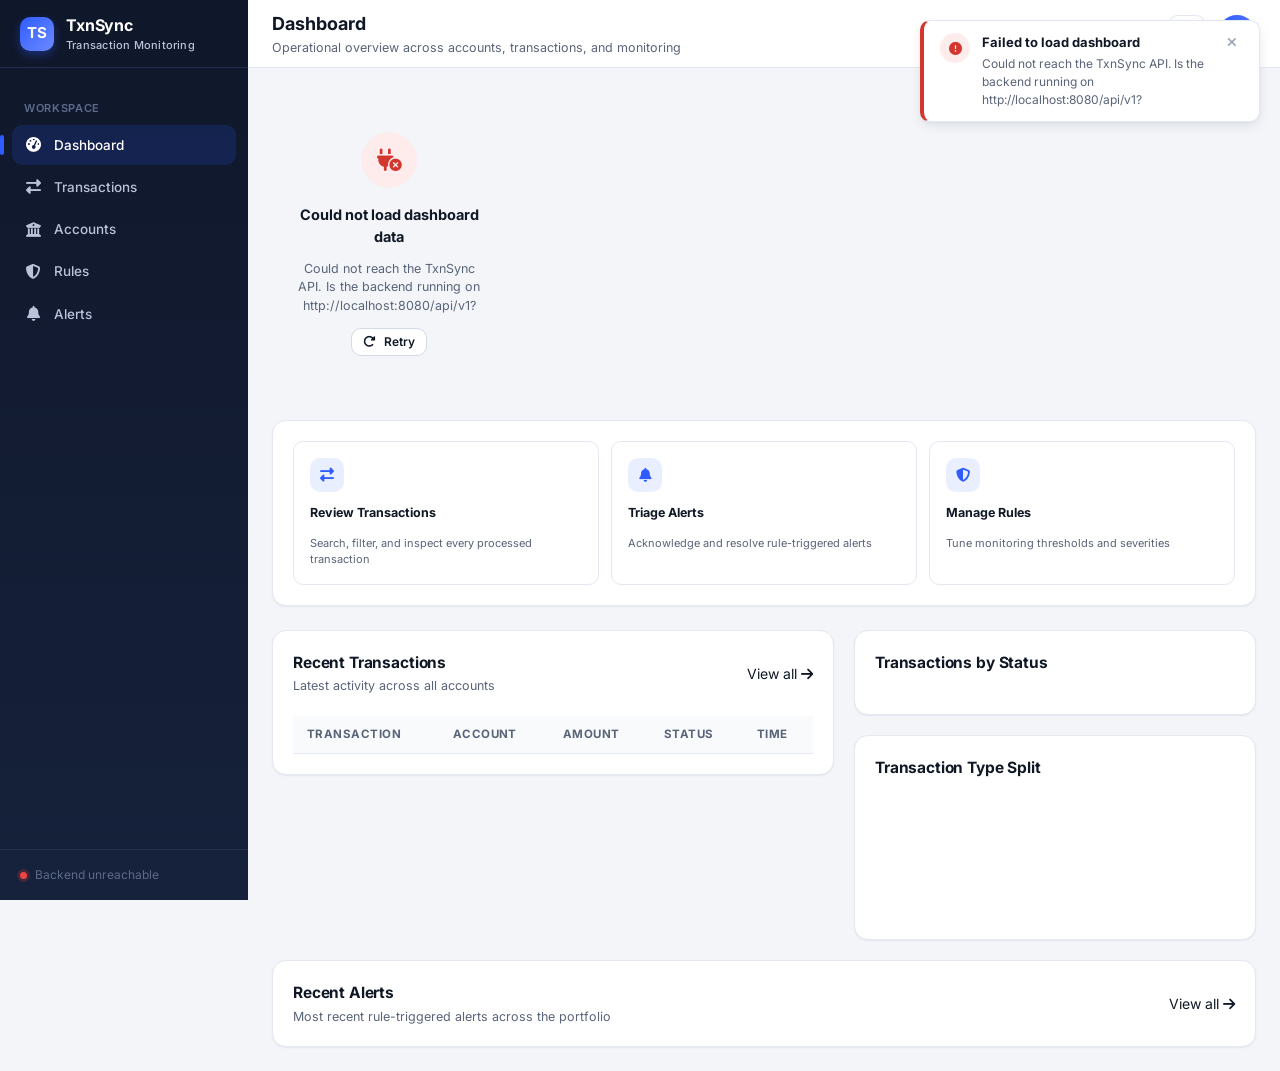
==== frontend/dashboard.html @ 26df1184 "Add transaction view and API integration" ====
<!DOCTYPE html>
<html lang="en">
<head>
  <meta charset="UTF-8" />
  <meta name="viewport" content="width=device-width, initial-scale=1.0" />
  <title>Dashboard · TxnSync</title>
  <link rel="icon" href="assets/favicon.svg" type="image/svg+xml" />
  <link rel="preconnect" href="https://fonts.googleapis.com" />
  <link href="https://fonts.googleapis.com/css2?family=Inter:wght@400;500;600;700;800&family=JetBrains+Mono:wght@400;500&display=swap" rel="stylesheet" />
  <link rel="stylesheet" href="https://cdnjs.cloudflare.com/ajax/libs/font-awesome/6.5.2/css/all.min.css" />
  <link rel="stylesheet" href="css/style.css" />
  <link rel="stylesheet" href="css/components.css" />
  <link rel="stylesheet" href="css/dashboard.css" />
</head>
<body data-page="dashboard" data-title="Dashboard" data-subtitle="Operational overview across accounts, transactions, and monitoring" data-root="./">

  <section class="stat-grid" id="statGrid">
    <!-- stat cards injected by dashboard.js -->
  </section>

  <section class="card" style="margin-bottom: var(--space-6);">
    <div class="card-body">
      <div class="quick-actions">
        <a class="quick-action-btn" href="pages/transactions.html">
          <i class="fa-solid fa-right-left"></i>
          <span>Review Transactions</span>
          <small>Search, filter, and inspect every processed transaction</small>
        </a>
        <a class="quick-action-btn" href="pages/alerts.html">
          <i class="fa-solid fa-bell"></i>
          <span>Triage Alerts</span>
          <small>Acknowledge and resolve rule-triggered alerts</small>
        </a>
        <a class="quick-action-btn" href="pages/rules.html">
          <i class="fa-solid fa-shield-halved"></i>
          <span>Manage Rules</span>
          <small>Tune monitoring thresholds and severities</small>
        </a>
      </div>
    </div>
  </section>

  <section class="dashboard-grid">
    <div class="card">
      <div class="card-header">
        <div class="card-header-titles">
          <h2>Recent Transactions</h2>
          <p>Latest activity across all accounts</p>
        </div>
        <a class="link-action" href="pages/transactions.html">View all <i class="fa-solid fa-arrow-right"></i></a>
      </div>
      <div class="card-body">
        <div class="table-scroll">
          <table class="data-table" style="min-width: 520px;">
            <thead>
              <tr>
                <th>Transaction</th>
                <th>Account</th>
                <th>Amount</th>
                <th>Status</th>
                <th>Time</th>
              </tr>
            </thead>
            <tbody id="recentTxnBody"></tbody>
          </table>
        </div>
      </div>
    </div>

    <div style="display:flex; flex-direction:column; gap: var(--space-5);">
      <div class="card">
        <div class="card-header">
          <div class="card-header-titles">
            <h2>Transactions by Status</h2>
          </div>
        </div>
        <div class="card-body" id="statusBreakdown"></div>
      </div>

      <div class="card">
        <div class="card-header">
          <div class="card-header-titles">
            <h2>Transaction Type Split</h2>
          </div>
        </div>
        <div class="card-body">
          <div class="donut-widget">
            <svg id="typeDonut" width="120" height="120" viewBox="0 0 120 120"></svg>
            <div class="donut-legend" id="typeLegend"></div>
          </div>
        </div>
      </div>
    </div>
  </section>

  <section class="card">
    <div class="card-header">
      <div class="card-header-titles">
        <h2>Recent Alerts</h2>
        <p>Most recent rule-triggered alerts across the portfolio</p>
      </div>
      <a class="link-action" href="pages/alerts.html">View all <i class="fa-solid fa-arrow-right"></i></a>
    </div>
    <div class="card-body no-pad-top">
      <div class="feed-list" id="recentAlertsFeed"></div>
    </div>
  </section>

  <script src="js/api.js"></script>
  <script src="js/ui.js"></script>
  <script src="js/table.js"></script>
  <script src="js/layout.js"></script>
  <script src="js/dashboard.js"></script>
</body>
</html>
---- frontend/css/style.css ----
/* ==========================================================================
   TxnSync — Design tokens, reset, typography, app shell (sidebar/header)
   ========================================================================== */

:root {
  /* Palette */
  --color-bg: #f3f5f9;
  --color-surface: #ffffff;
  --color-surface-alt: #f8fafc;

  --color-sidebar: #0f172a;
  --color-sidebar-alt: #16213b;
  --color-sidebar-text: #b9c3d9;
  --color-sidebar-text-active: #ffffff;
  --color-sidebar-border: #232f4d;

  --color-border: #e4e8f0;
  --color-border-strong: #d3d9e6;

  --color-text-primary: #101826;
  --color-text-secondary: #5a6478;
  --color-text-muted: #98a1b3;

  --color-primary: #2f5bff;
  --color-primary-hover: #2447d6;
  --color-primary-light: #eaefff;
  --color-primary-dark: #1c37a6;

  --color-success: #12875a;
  --color-success-light: #e7f7ef;
  --color-danger: #d3352f;
  --color-danger-light: #fdeceb;
  --color-warning: #b6720b;
  --color-warning-light: #fdf3e0;
  --color-info: #1179a8;
  --color-info-light: #e6f5fb;
  --color-neutral: #5a6478;
  --color-neutral-light: #eef0f4;

  /* Elevation */
  --shadow-xs: 0 1px 2px rgba(16, 24, 38, 0.06);
  --shadow-sm: 0 1px 3px rgba(16, 24, 38, 0.08), 0 1px 2px rgba(16, 24, 38, 0.04);
  --shadow-md: 0 4px 12px rgba(16, 24, 38, 0.08), 0 2px 4px rgba(16, 24, 38, 0.04);
  --shadow-lg: 0 12px 32px rgba(16, 24, 38, 0.14), 0 4px 10px rgba(16, 24, 38, 0.06);

  /* Radius */
  --radius-sm: 6px;
  --radius-md: 10px;
  --radius-lg: 14px;
  --radius-full: 999px;

  /* Spacing */
  --space-1: 4px;
  --space-2: 8px;
  --space-3: 12px;
  --space-4: 16px;
  --space-5: 20px;
  --space-6: 24px;
  --space-8: 32px;
  --space-10: 40px;

  /* Layout */
  --sidebar-width: 248px;
  --sidebar-width-collapsed: 76px;
  --header-height: 68px;

  /* Type */
  --font-sans: 'Inter', -apple-system, BlinkMacSystemFont, 'Segoe UI', Roboto, sans-serif;
  --font-mono: 'JetBrains Mono', 'SFMono-Regular', Consolas, monospace;

  --transition-fast: 140ms cubic-bezier(0.4, 0, 0.2, 1);
  --transition-base: 220ms cubic-bezier(0.4, 0, 0.2, 1);
}

/* ---------- Reset ---------- */
*, *::before, *::after { box-sizing: border-box; }
html, body { height: 100%; }
body {
  margin: 0;
  font-family: var(--font-sans);
  font-size: 14px;
  line-height: 1.5;
  color: var(--color-text-primary);
  background: var(--color-bg);
  -webkit-font-smoothing: antialiased;
  text-rendering: optimizeLegibility;
}
h1, h2, h3, h4, h5, h6 { margin: 0; font-weight: 600; letter-spacing: -0.01em; }
p { margin: 0; }
a { color: inherit; text-decoration: none; }
ul, ol { margin: 0; padding: 0; list-style: none; }
button { font-family: inherit; cursor: pointer; }
input, select, textarea { font-family: inherit; font-size: inherit; color: inherit; }
img, svg { display: block; max-width: 100%; }
::selection { background: var(--color-primary-light); color: var(--color-primary-dark); }

/* Scrollbars */
::-webkit-scrollbar { width: 9px; height: 9px; }
::-webkit-scrollbar-track { background: transparent; }
::-webkit-scrollbar-thumb { background: #cbd3e1; border-radius: var(--radius-full); }
::-webkit-scrollbar-thumb:hover { background: #b2bcce; }

/* ---------- App shell ---------- */
.app-shell {
  display: flex;
  min-height: 100vh;
}

/* Sidebar */
.sidebar {
  width: var(--sidebar-width);
  flex-shrink: 0;
  background: linear-gradient(180deg, var(--color-sidebar) 0%, var(--color-sidebar-alt) 100%);
  color: var(--color-sidebar-text);
  display: flex;
  flex-direction: column;
  position: fixed;
  top: 0; left: 0; bottom: 0;
  z-index: 40;
  transition: transform var(--transition-base), width var(--transition-base);
}

.sidebar-brand {
  display: flex;
  align-items: center;
  gap: var(--space-3);
  padding: var(--space-5) var(--space-5);
  height: var(--header-height);
  border-bottom: 1px solid var(--color-sidebar-border);
}
.sidebar-brand-mark {
  width: 34px; height: 34px;
  border-radius: var(--radius-md);
  background: linear-gradient(135deg, var(--color-primary), #6c8bff);
  display: flex; align-items: center; justify-content: center;
  color: #fff; font-weight: 700; font-size: 15px;
  flex-shrink: 0;
  box-shadow: 0 4px 10px rgba(47, 91, 255, 0.35);
}
.sidebar-brand-text { font-size: 16px; font-weight: 700; color: #fff; letter-spacing: -0.01em; white-space: nowrap; }
.sidebar-brand-text small { display: block; font-size: 11px; font-weight: 500; color: var(--color-sidebar-text); letter-spacing: 0.02em; }

.sidebar-nav { flex: 1; padding: var(--space-4) var(--space-3); overflow-y: auto; }
.sidebar-section-label {
  font-size: 11px; text-transform: uppercase; letter-spacing: 0.06em;
  color: #5c6a8c; padding: var(--space-4) var(--space-3) var(--space-2);
  font-weight: 600;
}
.sidebar-link {
  display: flex; align-items: center; gap: var(--space-3);
  padding: 10px var(--space-3);
  border-radius: var(--radius-md);
  color: var(--color-sidebar-text);
  font-size: 13.5px; font-weight: 500;
  margin-bottom: 2px;
  transition: background var(--transition-fast), color var(--transition-fast);
  position: relative;
  white-space: nowrap;
}
.sidebar-link i { width: 18px; text-align: center; font-size: 15px; flex-shrink: 0; }
.sidebar-link:hover { background: rgba(255,255,255,0.06); color: #fff; }
.sidebar-link.active {
  background: rgba(47, 91, 255, 0.16);
  color: #fff;
}
.sidebar-link.active::before {
  content: '';
  position: absolute; left: -12px; top: 50%; transform: translateY(-50%);
  width: 4px; height: 20px; border-radius: var(--radius-full);
  background: var(--color-primary);
}
.sidebar-link .badge-count {
  margin-left: auto;
  background: rgba(255,255,255,0.1);
  color: #fff;
  font-size: 11px; font-weight: 600;
  padding: 1px 7px;
  border-radius: var(--radius-full);
}
.sidebar-link.active .badge-count { background: var(--color-primary); }

.sidebar-footer {
  padding: var(--space-4) var(--space-5);
  border-top: 1px solid var(--color-sidebar-border);
  font-size: 12px;
  color: #5c6a8c;
}
.sidebar-status { display: flex; align-items: center; gap: var(--space-2); }
.sidebar-status-dot { width: 7px; height: 7px; border-radius: 50%; background: var(--color-text-muted); flex-shrink: 0; }
.sidebar-status-dot.online { background: #22c55e; box-shadow: 0 0 0 3px rgba(34,197,94,0.2); }
.sidebar-status-dot.offline { background: #ef4444; box-shadow: 0 0 0 3px rgba(239,68,68,0.2); }

/* Main column */
.main-column {
  margin-left: var(--sidebar-width);
  flex: 1;
  min-width: 0;
  display: flex;
  flex-direction: column;
  min-height: 100vh;
}

/* Header */
.app-header {
  height: var(--header-height);
  background: var(--color-surface);
  border-bottom: 1px solid var(--color-border);
  display: flex;
  align-items: center;
  justify-content: space-between;
  padding: 0 var(--space-6);
  position: sticky;
  top: 0;
  z-index: 30;
  gap: var(--space-4);
}
.header-left { display: flex; align-items: center; gap: var(--space-4); min-width: 0; }
.sidebar-toggle {
  display: none;
  background: var(--color-surface-alt);
  border: 1px solid var(--color-border);
  border-radius: var(--radius-sm);
  width: 36px; height: 36px;
  align-items: center; justify-content: center;
  color: var(--color-text-secondary);
  flex-shrink: 0;
}
.header-titles { min-width: 0; }
.header-title { font-size: 18px; font-weight: 700; color: var(--color-text-primary); }
.header-subtitle { font-size: 12.5px; color: var(--color-text-secondary); margin-top: 2px; }

.header-right { display: flex; align-items: center; gap: var(--space-3); }

.header-clock {
  font-size: 12.5px;
  color: var(--color-text-secondary);
  text-align: right;
  line-height: 1.35;
  display: none;
}
.header-clock strong { display: block; color: var(--color-text-primary); font-size: 13px; font-weight: 600; }

.header-icon-btn {
  width: 38px; height: 38px;
  border-radius: var(--radius-md);
  border: 1px solid var(--color-border);
  background: var(--color-surface);
  color: var(--color-text-secondary);
  display: flex; align-items: center; justify-content: center;
  position: relative;
  transition: all var(--transition-fast);
}
.header-icon-btn:hover { background: var(--color-surface-alt); color: var(--color-text-primary); border-color: var(--color-border-strong); }
.header-icon-btn .ping {
  position: absolute; top: 6px; right: 7px;
  width: 8px; height: 8px; border-radius: 50%;
  background: var(--color-danger);
  border: 2px solid var(--color-surface);
}

.header-avatar {
  width: 38px; height: 38px; border-radius: 50%;
  background: linear-gradient(135deg, var(--color-primary), #6c8bff);
  color: #fff; font-weight: 700; font-size: 13px;
  display: flex; align-items: center; justify-content: center;
  flex-shrink: 0;
}

/* Page content */
.page-content {
  flex: 1;
  padding: var(--space-6);
  max-width: 1440px;
  width: 100%;
  margin: 0 auto;
}

/* Mobile overlay for sidebar */
.sidebar-overlay {
  display: none;
  position: fixed; inset: 0;
  background: rgba(15, 23, 42, 0.5);
  z-index: 35;
}
.sidebar-overlay.visible { display: block; }

/* ---------- Responsive ---------- */
@media (max-width: 1080px) {
  .header-clock { display: none !important; }
}

@media (max-width: 960px) {
  .sidebar { transform: translateX(-100%); box-shadow: var(--shadow-lg); }
  .sidebar.open { transform: translateX(0); }
  .main-column { margin-left: 0; }
  .sidebar-toggle { display: flex; }
  .page-content { padding: var(--space-4); }
  .app-header { padding: 0 var(--space-4); }
}

@media (max-width: 560px) {
  .header-title { font-size: 16px; }
  .header-subtitle { display: none; }
}
---- frontend/css/components.css ----
/* ==========================================================================
   TxnSync — Reusable UI components: buttons, forms, tables, badges,
   modals, toasts, pagination, cards, states
   ========================================================================== */

/* ---------- Cards / surfaces ---------- */
.card {
  background: var(--color-surface);
  border: 1px solid var(--color-border);
  border-radius: var(--radius-lg);
  box-shadow: var(--shadow-xs);
}
.card-header {
  display: flex; align-items: center; justify-content: space-between;
  gap: var(--space-3);
  padding: var(--space-5) var(--space-5) 0;
}
.card-header-titles h2 { font-size: 15.5px; font-weight: 700; }
.card-header-titles p { font-size: 12.5px; color: var(--color-text-secondary); margin-top: 3px; }
.card-body { padding: var(--space-5); }
.card-body.no-pad-top { padding-top: 0; }

.section-heading { display: flex; align-items: baseline; justify-content: space-between; margin-bottom: var(--space-4); flex-wrap: wrap; gap: var(--space-2); }
.section-heading h2 { font-size: 16px; font-weight: 700; }
.section-heading .link-action { font-size: 12.5px; font-weight: 600; color: var(--color-primary); display: inline-flex; align-items: center; gap: 6px; }
.section-heading .link-action:hover { color: var(--color-primary-hover); }

/* ---------- Buttons ---------- */
.btn {
  display: inline-flex; align-items: center; justify-content: center; gap: 8px;
  padding: 9px 16px;
  font-size: 13px; font-weight: 600;
  border-radius: var(--radius-md);
  border: 1px solid transparent;
  transition: all var(--transition-fast);
  white-space: nowrap;
  line-height: 1.2;
}
.btn i { font-size: 12.5px; }
.btn:active { transform: translateY(1px); }
.btn:disabled { opacity: 0.55; cursor: not-allowed; transform: none; }

.btn-primary { background: var(--color-primary); color: #fff; box-shadow: 0 1px 2px rgba(47,91,255,0.25); }
.btn-primary:hover:not(:disabled) { background: var(--color-primary-hover); }

.btn-secondary { background: var(--color-surface); color: var(--color-text-primary); border-color: var(--color-border-strong); }
.btn-secondary:hover:not(:disabled) { background: var(--color-surface-alt); border-color: #c3cbdb; }

.btn-ghost { background: transparent; color: var(--color-text-secondary); }
.btn-ghost:hover:not(:disabled) { background: var(--color-surface-alt); color: var(--color-text-primary); }

.btn-danger { background: var(--color-danger-light); color: var(--color-danger); }
.btn-danger:hover:not(:disabled) { background: #fbdad8; }

.btn-success { background: var(--color-success-light); color: var(--color-success); }
.btn-success:hover:not(:disabled) { background: #d7f2e4; }

.btn-sm { padding: 6px 11px; font-size: 12px; }
.btn-icon { width: 34px; height: 34px; padding: 0; flex-shrink: 0; }
.btn-block { width: 100%; }

/* ---------- Forms ---------- */
.form-grid { display: grid; grid-template-columns: repeat(2, 1fr); gap: var(--space-4); }
.form-grid.single { grid-template-columns: 1fr; }
.form-field { display: flex; flex-direction: column; gap: 6px; }
.form-field.span-2 { grid-column: span 2; }
.form-label { font-size: 12.5px; font-weight: 600; color: var(--color-text-primary); }
.form-label .optional { font-weight: 400; color: var(--color-text-muted); }
.form-hint { font-size: 11.5px; color: var(--color-text-muted); }
.form-error { font-size: 11.5px; color: var(--color-danger); display: none; }
.form-field.invalid .form-error { display: block; }
.form-field.invalid .form-control { border-color: var(--color-danger); background: var(--color-danger-light); }

.form-control {
  width: 100%;
  padding: 9px 12px;
  border: 1px solid var(--color-border-strong);
  border-radius: var(--radius-sm);
  background: var(--color-surface);
  font-size: 13.5px;
  color: var(--color-text-primary);
  transition: border-color var(--transition-fast), box-shadow var(--transition-fast);
}
.form-control::placeholder { color: var(--color-text-muted); }
.form-control:focus { outline: none; border-color: var(--color-primary); box-shadow: 0 0 0 3px var(--color-primary-light); }
textarea.form-control { resize: vertical; min-height: 72px; }
select.form-control { appearance: none; background-image: url("data:image/svg+xml,%3Csvg xmlns='http://www.w3.org/2000/svg' viewBox='0 0 20 20' fill='%2398a1b3'%3E%3Cpath fill-rule='evenodd' d='M5.23 7.21a.75.75 0 011.06.02L10 11.293l3.71-4.06a.75.75 0 111.08 1.04l-4.25 4.65a.75.75 0 01-1.08 0l-4.25-4.65a.75.75 0 01.02-1.06z' clip-rule='evenodd'/%3E%3C/svg%3E"); background-repeat: no-repeat; background-position: right 10px center; background-size: 16px; padding-right: 32px; }

.input-affix { position: relative; }
.input-affix .affix { position: absolute; left: 12px; top: 50%; transform: translateY(-50%); color: var(--color-text-muted); font-size: 13px; pointer-events: none; }
.input-affix .form-control { padding-left: 30px; }

.form-actions { display: flex; justify-content: flex-end; gap: var(--space-3); margin-top: var(--space-5); padding-top: var(--space-4); border-top: 1px solid var(--color-border); }

.switch { position: relative; display: inline-flex; align-items: center; gap: 10px; cursor: pointer; }
.switch input { position: absolute; opacity: 0; width: 0; height: 0; }
.switch-track { width: 38px; height: 22px; border-radius: var(--radius-full); background: var(--color-neutral-light); border: 1px solid var(--color-border-strong); transition: background var(--transition-fast); position: relative; flex-shrink: 0; }
.switch-track::after { content: ''; position: absolute; top: 2px; left: 2px; width: 16px; height: 16px; border-radius: 50%; background: #fff; box-shadow: var(--shadow-xs); transition: transform var(--transition-fast); }
.switch input:checked + .switch-track { background: var(--color-primary); border-color: var(--color-primary); }
.switch input:checked + .switch-track::after { transform: translateX(16px); }

/* ---------- Search / filter bar ---------- */
.toolbar { display: flex; align-items: center; gap: var(--space-3); flex-wrap: wrap; margin-bottom: var(--space-4); }
.toolbar-search { position: relative; flex: 1; min-width: 200px; max-width: 340px; }
.toolbar-search i { position: absolute; left: 12px; top: 50%; transform: translateY(-50%); color: var(--color-text-muted); font-size: 13px; }
.toolbar-search input { padding-left: 34px; }
.toolbar-filters { display: flex; gap: var(--space-2); flex-wrap: wrap; }
.toolbar-filters select { min-width: 130px; }
.toolbar-spacer { flex: 1; }
.toolbar-meta { font-size: 12px; color: var(--color-text-secondary); white-space: nowrap; }

/* ---------- Table ---------- */
.table-scroll { overflow-x: auto; }
.data-table { width: 100%; border-collapse: collapse; font-size: 13px; min-width: 640px; }
.data-table thead th {
  text-align: left;
  font-size: 11.5px; font-weight: 700; text-transform: uppercase; letter-spacing: 0.04em;
  color: var(--color-text-secondary);
  padding: 10px 14px;
  border-bottom: 1px solid var(--color-border);
  background: var(--color-surface-alt);
  white-space: nowrap;
  position: sticky; top: 0;
}
.data-table thead th.sortable { cursor: pointer; user-select: none; }
.data-table thead th.sortable:hover { color: var(--color-text-primary); }
.data-table thead th .sort-icon { margin-left: 5px; font-size: 10px; opacity: 0.35; }
.data-table thead th.sort-active .sort-icon { opacity: 1; color: var(--color-primary); }
.data-table tbody td { padding: 12px 14px; border-bottom: 1px solid var(--color-border); vertical-align: middle; color: var(--color-text-primary); }
.data-table tbody tr { transition: background var(--transition-fast); }
.data-table tbody tr.clickable { cursor: pointer; }
.data-table tbody tr.clickable:hover { background: var(--color-surface-alt); }
.data-table tbody tr:last-child td { border-bottom: none; }
.cell-primary { font-weight: 600; color: var(--color-text-primary); }
.cell-secondary { color: var(--color-text-secondary); font-size: 12.5px; }
.cell-mono { font-family: var(--font-mono); font-size: 12px; color: var(--color-text-secondary); }
.cell-actions { display: flex; gap: 6px; justify-content: flex-end; }

/* ---------- Badges ---------- */
.badge {
  display: inline-flex; align-items: center; gap: 5px;
  padding: 3px 9px;
  border-radius: var(--radius-full);
  font-size: 11px; font-weight: 700; text-transform: uppercase; letter-spacing: 0.03em;
  white-space: nowrap;
}
.badge::before { content: ''; width: 6px; height: 6px; border-radius: 50%; background: currentColor; flex-shrink: 0; }
.badge-success { background: var(--color-success-light); color: var(--color-success); }
.badge-danger { background: var(--color-danger-light); color: var(--color-danger); }
.badge-warning { background: var(--color-warning-light); color: var(--color-warning); }
.badge-info { background: var(--color-info-light); color: var(--color-info); }
.badge-neutral { background: var(--color-neutral-light); color: var(--color-neutral); }
.badge-primary { background: var(--color-primary-light); color: var(--color-primary); }
.badge-plain { padding: 3px 9px; }
.badge-plain::before { display: none; }

/* ---------- Pagination ---------- */
.pagination { display: flex; align-items: center; justify-content: space-between; gap: var(--space-3); padding: var(--space-4) var(--space-5); border-top: 1px solid var(--color-border); flex-wrap: wrap; }
.pagination-info { font-size: 12.5px; color: var(--color-text-secondary); }
.pagination-controls { display: flex; align-items: center; gap: 4px; }
.page-btn {
  min-width: 32px; height: 32px; padding: 0 8px;
  border-radius: var(--radius-sm);
  border: 1px solid var(--color-border);
  background: var(--color-surface);
  color: var(--color-text-secondary);
  font-size: 12.5px; font-weight: 600;
  display: inline-flex; align-items: center; justify-content: center;
}
.page-btn:hover:not(:disabled) { background: var(--color-surface-alt); color: var(--color-text-primary); }
.page-btn.active { background: var(--color-primary); border-color: var(--color-primary); color: #fff; }
.page-btn:disabled { opacity: 0.4; cursor: not-allowed; }

/* ---------- Empty / loading / error states ---------- */
.state-block { display: flex; flex-direction: column; align-items: center; justify-content: center; text-align: center; padding: var(--space-10) var(--space-6); gap: var(--space-3); }
.state-icon { width: 56px; height: 56px; border-radius: 50%; display: flex; align-items: center; justify-content: center; font-size: 22px; margin-bottom: var(--space-1); }
.state-icon.neutral { background: var(--color-neutral-light); color: var(--color-text-muted); }
.state-icon.danger { background: var(--color-danger-light); color: var(--color-danger); }
.state-title { font-size: 14.5px; font-weight: 700; color: var(--color-text-primary); }
.state-desc { font-size: 12.5px; color: var(--color-text-secondary); max-width: 340px; }

.skeleton { position: relative; overflow: hidden; background: var(--color-neutral-light); border-radius: var(--radius-sm); }
.skeleton::after {
  content: ''; position: absolute; inset: 0;
  background: linear-gradient(90deg, transparent, rgba(255,255,255,0.7), transparent);
  animation: shimmer 1.4s infinite;
}
@keyframes shimmer { 0% { transform: translateX(-100%); } 100% { transform: translateX(100%); } }
.skeleton-row td { padding: 14px; }
.skeleton-line { height: 12px; border-radius: 4px; }

/* ---------- Modal ---------- */
.modal-overlay {
  position: fixed; inset: 0; z-index: 100;
  background: rgba(15, 23, 42, 0.5);
  display: flex; align-items: flex-start; justify-content: center;
  padding: var(--space-8) var(--space-4);
  overflow-y: auto;
  opacity: 0;
  pointer-events: none;
  transition: opacity var(--transition-base);
}
.modal-overlay.visible { opacity: 1; pointer-events: auto; }
.modal {
  background: var(--color-surface);
  border-radius: var(--radius-lg);
  box-shadow: var(--shadow-lg);
  width: 100%; max-width: 560px;
  transform: translateY(-14px) scale(0.98);
  opacity: 0;
  transition: transform var(--transition-base), opacity var(--transition-base);
}
.modal-overlay.visible .modal { transform: translateY(0) scale(1); opacity: 1; }
.modal.modal-lg { max-width: 720px; }
.modal-header { display: flex; align-items: flex-start; justify-content: space-between; padding: var(--space-5) var(--space-5) var(--space-4); border-bottom: 1px solid var(--color-border); gap: var(--space-3); }
.modal-header h3 { font-size: 16px; font-weight: 700; }
.modal-header p { font-size: 12.5px; color: var(--color-text-secondary); margin-top: 3px; }
.modal-close { width: 32px; height: 32px; border-radius: var(--radius-sm); border: none; background: var(--color-surface-alt); color: var(--color-text-secondary); display: flex; align-items: center; justify-content: center; flex-shrink: 0; }
.modal-close:hover { background: var(--color-neutral-light); color: var(--color-text-primary); }
.modal-body { padding: var(--space-5); max-height: 65vh; overflow-y: auto; }
.modal-footer { display: flex; justify-content: flex-end; gap: var(--space-3); padding: var(--space-4) var(--space-5); border-top: 1px solid var(--color-border); }

/* Detail view (key/value rows used inside modals) */
.detail-grid { display: grid; grid-template-columns: 1fr 1fr; gap: var(--space-4) var(--space-5); }
.detail-item label { display: block; font-size: 11px; font-weight: 700; text-transform: uppercase; letter-spacing: 0.04em; color: var(--color-text-muted); margin-bottom: 4px; }
.detail-item .value { font-size: 13.5px; font-weight: 600; color: var(--color-text-primary); }
.detail-item .value.mono { font-family: var(--font-mono); font-weight: 500; font-size: 12.5px; }
.detail-divider { grid-column: 1 / -1; height: 1px; background: var(--color-border); margin: var(--space-1) 0; }
.detail-note { grid-column: 1 / -1; background: var(--color-surface-alt); border: 1px solid var(--color-border); border-radius: var(--radius-md); padding: var(--space-3) var(--space-4); font-size: 12.5px; color: var(--color-text-secondary); }

/* ---------- Toasts ---------- */
.toast-stack {
  position: fixed; top: var(--space-5); right: var(--space-5); z-index: 200;
  display: flex; flex-direction: column; gap: var(--space-3);
  width: 340px; max-width: calc(100vw - 40px);
}
.toast {
  background: var(--color-surface);
  border: 1px solid var(--color-border);
  border-left: 4px solid var(--color-neutral);
  border-radius: var(--radius-md);
  box-shadow: var(--shadow-md);
  padding: var(--space-3) var(--space-4);
  display: flex; gap: var(--space-3); align-items: flex-start;
  animation: toast-in var(--transition-base);
}
.toast.leaving { animation: toast-out var(--transition-base) forwards; }
@keyframes toast-in { from { opacity: 0; transform: translateX(24px); } to { opacity: 1; transform: translateX(0); } }
@keyframes toast-out { from { opacity: 1; transform: translateX(0); } to { opacity: 0; transform: translateX(24px); } }
.toast-icon { width: 30px; height: 30px; border-radius: 50%; display: flex; align-items: center; justify-content: center; font-size: 13px; flex-shrink: 0; }
.toast.success .toast-icon { background: var(--color-success-light); color: var(--color-success); }
.toast.success { border-left-color: var(--color-success); }
.toast.error .toast-icon { background: var(--color-danger-light); color: var(--color-danger); }
.toast.error { border-left-color: var(--color-danger); }
.toast.info .toast-icon { background: var(--color-info-light); color: var(--color-info); }
.toast.info { border-left-color: var(--color-info); }
.toast-content { flex: 1; min-width: 0; }
.toast-title { font-size: 13px; font-weight: 700; color: var(--color-text-primary); }
.toast-desc { font-size: 12px; color: var(--color-text-secondary); margin-top: 2px; }
.toast-close { background: none; border: none; color: var(--color-text-muted); font-size: 13px; flex-shrink: 0; }
.toast-close:hover { color: var(--color-text-primary); }

/* ---------- Misc utilities ---------- */
.flex { display: flex; }
.items-center { align-items: center; }
.gap-2 { gap: var(--space-2); }
.gap-3 { gap: var(--space-3); }
.text-secondary { color: var(--color-text-secondary); }
.text-muted { color: var(--color-text-muted); }
.mono { font-family: var(--font-mono); }
.mt-4 { margin-top: var(--space-4); }

@media (max-width: 640px) {
  .form-grid { grid-template-columns: 1fr; }
  .form-field.span-2 { grid-column: span 1; }
  .detail-grid { grid-template-columns: 1fr; }
  .toolbar-search { max-width: none; }
}
---- frontend/css/dashboard.css ----
/* ==========================================================================
   TxnSync — Dashboard-specific layout: stat cards, breakdown widgets
   ========================================================================== */

.stat-grid {
  display: grid;
  grid-template-columns: repeat(4, 1fr);
  gap: var(--space-4);
  margin-bottom: var(--space-6);
}

.stat-card {
  background: var(--color-surface);
  border: 1px solid var(--color-border);
  border-radius: var(--radius-lg);
  padding: var(--space-5);
  box-shadow: var(--shadow-xs);
  position: relative;
  overflow: hidden;
  transition: transform var(--transition-base), box-shadow var(--transition-base);
}
.stat-card:hover { transform: translateY(-2px); box-shadow: var(--shadow-md); }
.stat-card-top { display: flex; align-items: flex-start; justify-content: space-between; margin-bottom: var(--space-4); }
.stat-icon { width: 40px; height: 40px; border-radius: var(--radius-md); display: flex; align-items: center; justify-content: center; font-size: 16px; }
.stat-card.c-primary .stat-icon { background: var(--color-primary-light); color: var(--color-primary); }
.stat-card.c-success .stat-icon { background: var(--color-success-light); color: var(--color-success); }
.stat-card.c-warning .stat-icon { background: var(--color-warning-light); color: var(--color-warning); }
.stat-card.c-danger .stat-icon { background: var(--color-danger-light); color: var(--color-danger); }
.stat-trend { font-size: 11.5px; font-weight: 700; display: inline-flex; align-items: center; gap: 4px; padding: 3px 8px; border-radius: var(--radius-full); }
.stat-trend.up { background: var(--color-success-light); color: var(--color-success); }
.stat-trend.down { background: var(--color-danger-light); color: var(--color-danger); }
.stat-trend.flat { background: var(--color-neutral-light); color: var(--color-neutral); }
.stat-value { font-size: 26px; font-weight: 800; letter-spacing: -0.02em; color: var(--color-text-primary); line-height: 1.1; }
.stat-label { font-size: 12.5px; color: var(--color-text-secondary); margin-top: 6px; font-weight: 500; }

.dashboard-grid {
  display: grid;
  grid-template-columns: 1.35fr 1fr;
  gap: var(--space-5);
  align-items: start;
  margin-bottom: var(--space-5);
}

/* Breakdown bars (transactions by status / type) */
.breakdown-list { display: flex; flex-direction: column; gap: var(--space-4); }
.breakdown-row { display: flex; flex-direction: column; gap: 6px; }
.breakdown-row-top { display: flex; align-items: center; justify-content: space-between; font-size: 12.5px; }
.breakdown-row-top .label { display: flex; align-items: center; gap: 8px; font-weight: 600; color: var(--color-text-primary); }
.breakdown-row-top .dot { width: 8px; height: 8px; border-radius: 50%; flex-shrink: 0; }
.breakdown-row-top .value { color: var(--color-text-secondary); font-variant-numeric: tabular-nums; }
.breakdown-track { height: 8px; border-radius: var(--radius-full); background: var(--color-neutral-light); overflow: hidden; }
.breakdown-fill { height: 100%; border-radius: var(--radius-full); transition: width 0.6s cubic-bezier(0.4,0,0.2,1); }

/* Donut (SVG, drawn in JS) */
.donut-widget { display: flex; align-items: center; gap: var(--space-5); }
.donut-legend { flex: 1; display: flex; flex-direction: column; gap: 10px; }
.donut-legend-row { display: flex; align-items: center; justify-content: space-between; font-size: 12.5px; }
.donut-legend-row .label { display: flex; align-items: center; gap: 8px; color: var(--color-text-primary); font-weight: 600; }
.donut-legend-row .dot { width: 8px; height: 8px; border-radius: 50%; }
.donut-legend-row .value { color: var(--color-text-secondary); font-variant-numeric: tabular-nums; }
.donut-center-label { font-size: 20px; font-weight: 800; fill: var(--color-text-primary); }
.donut-center-sub { font-size: 10.5px; fill: var(--color-text-muted); font-weight: 600; text-transform: uppercase; letter-spacing: 0.04em; }

/* Recent list rows (activity feed style) */
.feed-list { display: flex; flex-direction: column; }
.feed-row { display: flex; align-items: center; gap: var(--space-3); padding: var(--space-3) 0; border-bottom: 1px solid var(--color-border); }
.feed-row:last-child { border-bottom: none; padding-bottom: 0; }
.feed-icon { width: 36px; height: 36px; border-radius: var(--radius-md); display: flex; align-items: center; justify-content: center; font-size: 14px; flex-shrink: 0; }
.feed-body { flex: 1; min-width: 0; }
.feed-title { font-size: 13px; font-weight: 600; color: var(--color-text-primary); white-space: nowrap; overflow: hidden; text-overflow: ellipsis; }
.feed-sub { font-size: 11.5px; color: var(--color-text-secondary); margin-top: 2px; }
.feed-side { text-align: right; flex-shrink: 0; }
.feed-amount { font-size: 13px; font-weight: 700; color: var(--color-text-primary); font-variant-numeric: tabular-nums; }
.feed-time { font-size: 11px; color: var(--color-text-muted); margin-top: 2px; }

.quick-actions { display: grid; grid-template-columns: repeat(3, 1fr); gap: var(--space-3); }
.quick-action-btn {
  display: flex; flex-direction: column; align-items: flex-start; gap: var(--space-3);
  padding: var(--space-4);
  border: 1px solid var(--color-border);
  border-radius: var(--radius-md);
  background: var(--color-surface);
  text-align: left;
  transition: all var(--transition-fast);
}
.quick-action-btn:hover { border-color: var(--color-primary); background: var(--color-primary-light); transform: translateY(-1px); box-shadow: var(--shadow-sm); }
.quick-action-btn i { width: 34px; height: 34px; border-radius: var(--radius-md); background: var(--color-primary-light); color: var(--color-primary); display: flex; align-items: center; justify-content: center; font-size: 14px; }
.quick-action-btn span { font-size: 12.5px; font-weight: 700; color: var(--color-text-primary); }
.quick-action-btn small { font-size: 11px; color: var(--color-text-secondary); font-weight: 400; }

@media (max-width: 1180px) {
  .stat-grid { grid-template-columns: repeat(2, 1fr); }
  .dashboard-grid { grid-template-columns: 1fr; }
}
@media (max-width: 560px) {
  .stat-grid { grid-template-columns: 1fr; }
  .quick-actions { grid-template-columns: 1fr; }
  .donut-widget { flex-direction: column; }
}
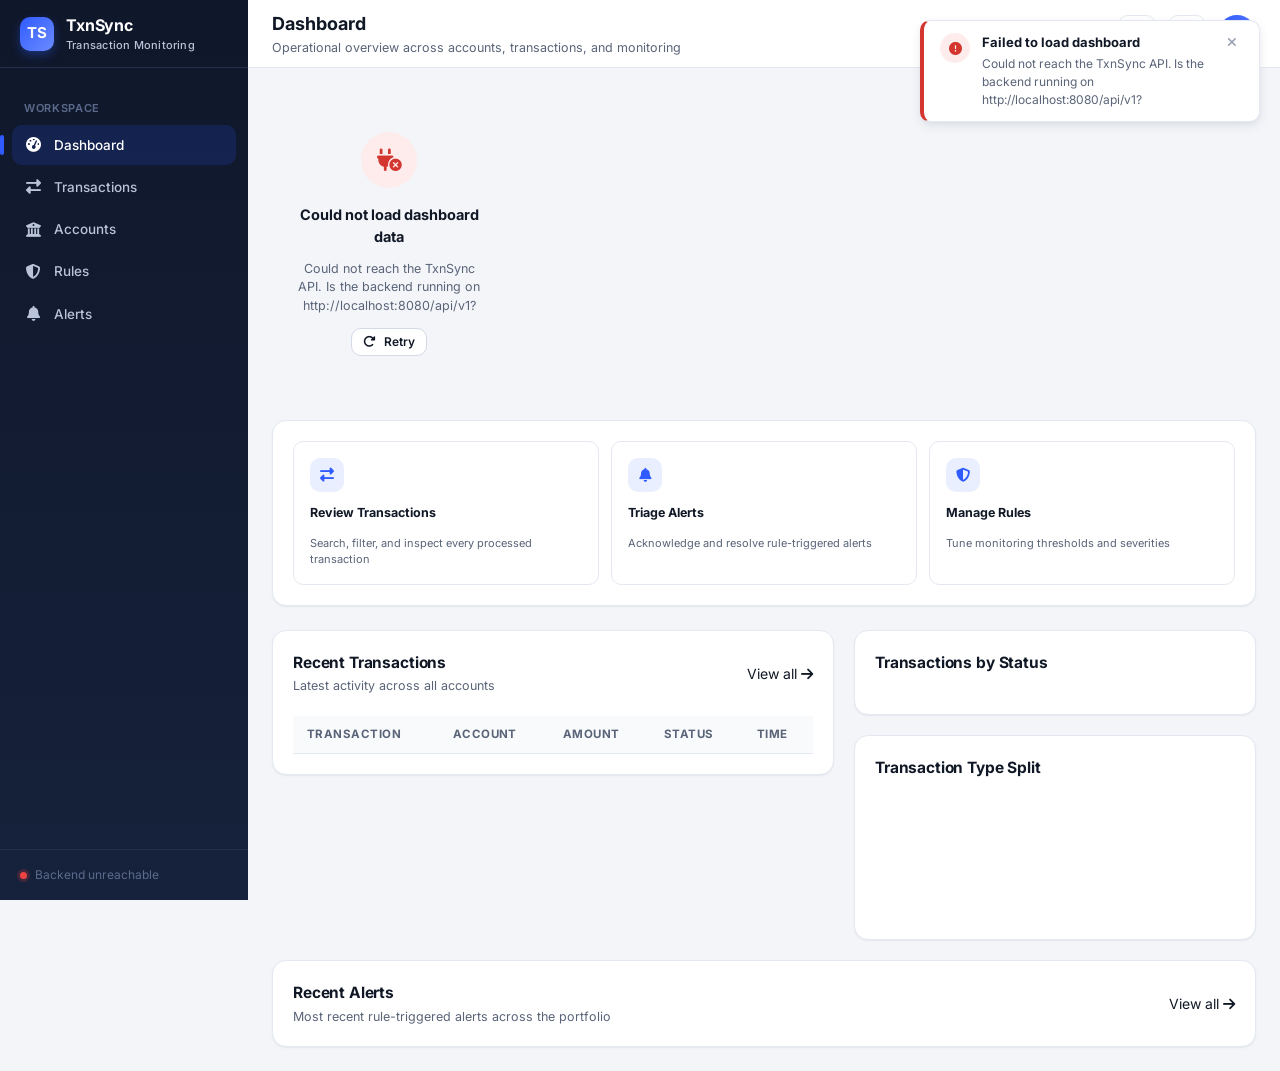
==== commit 66e6c99f: "Added button for dark mode" ====
--- a/frontend/dashboard.html
+++ b/frontend/dashboard.html
@@ -3,6 +3,7 @@
 <head>
   <meta charset="UTF-8" />
   <meta name="viewport" content="width=device-width, initial-scale=1.0" />
+  <script>(function(){var t=localStorage.getItem('txnsync-theme')||(matchMedia('(prefers-color-scheme: dark)').matches?'dark':'light');document.documentElement.setAttribute('data-theme',t);})();</script>
   <title>Dashboard · TxnSync</title>
   <link rel="icon" href="assets/favicon.svg" type="image/svg+xml" />
   <link rel="preconnect" href="https://fonts.googleapis.com" />
--- a/frontend/css/style.css
+++ b/frontend/css/style.css
@@ -71,6 +71,51 @@
   --transition-fast: 140ms cubic-bezier(0.4, 0, 0.2, 1);
   --transition-base: 220ms cubic-bezier(0.4, 0, 0.2, 1);
 }
+
+/* ---------- Dark theme ---------- */
+:root[data-theme='dark'] {
+  --color-bg: #0b0f1a;
+  --color-surface: #131a2b;
+  --color-surface-alt: #1a2337;
+
+  --color-sidebar: #0e1327;
+  --color-sidebar-alt: #1a2242;
+  --color-sidebar-border: #2b3766;
+
+  --color-border: #253052;
+  --color-border-strong: #38456e;
+
+  --color-text-primary: #e8ecf7;
+  --color-text-secondary: #9aa5c4;
+  --color-text-muted: #6b7597;
+
+  --color-primary: #5b82ff;
+  --color-primary-hover: #7a99ff;
+  --color-primary-light: #1a2650;
+  --color-primary-dark: #c2d0ff;
+
+  --color-success: #34d399;
+  --color-success-light: #113226;
+  --color-danger: #f87171;
+  --color-danger-light: #3a1817;
+  --color-warning: #fbbf5c;
+  --color-warning-light: #3a2a0e;
+  --color-info: #4fc3f7;
+  --color-info-light: #10293a;
+  --color-neutral: #9aa5c4;
+  --color-neutral-light: #1e2740;
+
+  --shadow-xs: 0 1px 2px rgba(0, 0, 0, 0.28);
+  --shadow-sm: 0 1px 3px rgba(0, 0, 0, 0.32), 0 1px 2px rgba(0, 0, 0, 0.2);
+  --shadow-md: 0 4px 12px rgba(0, 0, 0, 0.36), 0 2px 4px rgba(0, 0, 0, 0.2);
+  --shadow-lg: 0 12px 32px rgba(0, 0, 0, 0.46), 0 4px 10px rgba(0, 0, 0, 0.26);
+}
+:root[data-theme='dark'] ::-webkit-scrollbar-thumb { background: #38456e; }
+:root[data-theme='dark'] ::-webkit-scrollbar-thumb:hover { background: #4a5987; }
+:root[data-theme='dark'] ::selection { background: var(--color-primary-light); color: var(--color-primary-dark); }
+:root[data-theme='dark'] .sidebar-overlay { background: rgba(0, 0, 0, 0.6); }
+:root[data-theme='dark'] .modal-overlay { background: rgba(0, 0, 0, 0.6); }
+:root[data-theme='dark'] .switch-track::after { background: #e8ecf7; }
 
 /* ---------- Reset ---------- */
 *, *::before, *::after { box-sizing: border-box; }
@@ -84,6 +129,10 @@
   background: var(--color-bg);
   -webkit-font-smoothing: antialiased;
   text-rendering: optimizeLegibility;
+  transition: background-color var(--transition-base), color var(--transition-base);
+}
+.card, .app-header {
+  transition: background-color var(--transition-base), border-color var(--transition-base), color var(--transition-base);
 }
 h1, h2, h3, h4, h5, h6 { margin: 0; font-weight: 600; letter-spacing: -0.01em; }
 p { margin: 0; }
--- a/frontend/css/components.css
+++ b/frontend/css/components.css
@@ -228,6 +228,22 @@
 .detail-divider { grid-column: 1 / -1; height: 1px; background: var(--color-border); margin: var(--space-1) 0; }
 .detail-note { grid-column: 1 / -1; background: var(--color-surface-alt); border: 1px solid var(--color-border); border-radius: var(--radius-md); padding: var(--space-3) var(--space-4); font-size: 12.5px; color: var(--color-text-secondary); }
 
+/* ---------- Grouped card list (e.g. alerts grouped by transaction) ---------- */
+.txn-group-list { display: flex; flex-direction: column; gap: var(--space-4); }
+.txn-group { border: 1px solid var(--color-border); border-radius: var(--radius-lg); overflow: hidden; background: var(--color-surface); transition: box-shadow var(--transition-fast); }
+.txn-group:hover { box-shadow: var(--shadow-sm); }
+.txn-group-header { display: flex; align-items: center; justify-content: space-between; gap: var(--space-3); padding: var(--space-4) var(--space-5); background: var(--color-surface-alt); border-bottom: 1px solid var(--color-border); }
+.txn-group-header .txn-summary { min-width: 0; }
+.txn-group-count { flex-shrink: 0; }
+.txn-alert-row { display: flex; align-items: center; gap: var(--space-3); padding: var(--space-3) var(--space-5); border-bottom: 1px solid var(--color-border); cursor: pointer; transition: background var(--transition-fast); }
+.txn-alert-row:last-child { border-bottom: none; }
+.txn-alert-row:hover { background: var(--color-surface-alt); }
+.txn-alert-row .alert-icon { width: 34px; height: 34px; border-radius: var(--radius-md); display: flex; align-items: center; justify-content: center; font-size: 13px; flex-shrink: 0; }
+.txn-alert-row .alert-body { flex: 1; min-width: 0; }
+.txn-alert-row .alert-title { font-size: 13px; font-weight: 600; color: var(--color-text-primary); }
+.txn-alert-row .alert-sub { font-size: 11.5px; color: var(--color-text-secondary); margin-top: 2px; white-space: nowrap; overflow: hidden; text-overflow: ellipsis; }
+.txn-alert-row .alert-side { display: flex; align-items: center; gap: var(--space-3); flex-shrink: 0; }
+
 /* ---------- Toasts ---------- */
 .toast-stack {
   position: fixed; top: var(--space-5); right: var(--space-5); z-index: 200;
@@ -254,6 +270,8 @@
 .toast.error { border-left-color: var(--color-danger); }
 .toast.info .toast-icon { background: var(--color-info-light); color: var(--color-info); }
 .toast.info { border-left-color: var(--color-info); }
+.toast.warning .toast-icon { background: var(--color-warning-light); color: var(--color-warning); }
+.toast.warning { border-left-color: var(--color-warning); }
 .toast-content { flex: 1; min-width: 0; }
 .toast-title { font-size: 13px; font-weight: 700; color: var(--color-text-primary); }
 .toast-desc { font-size: 12px; color: var(--color-text-secondary); margin-top: 2px; }
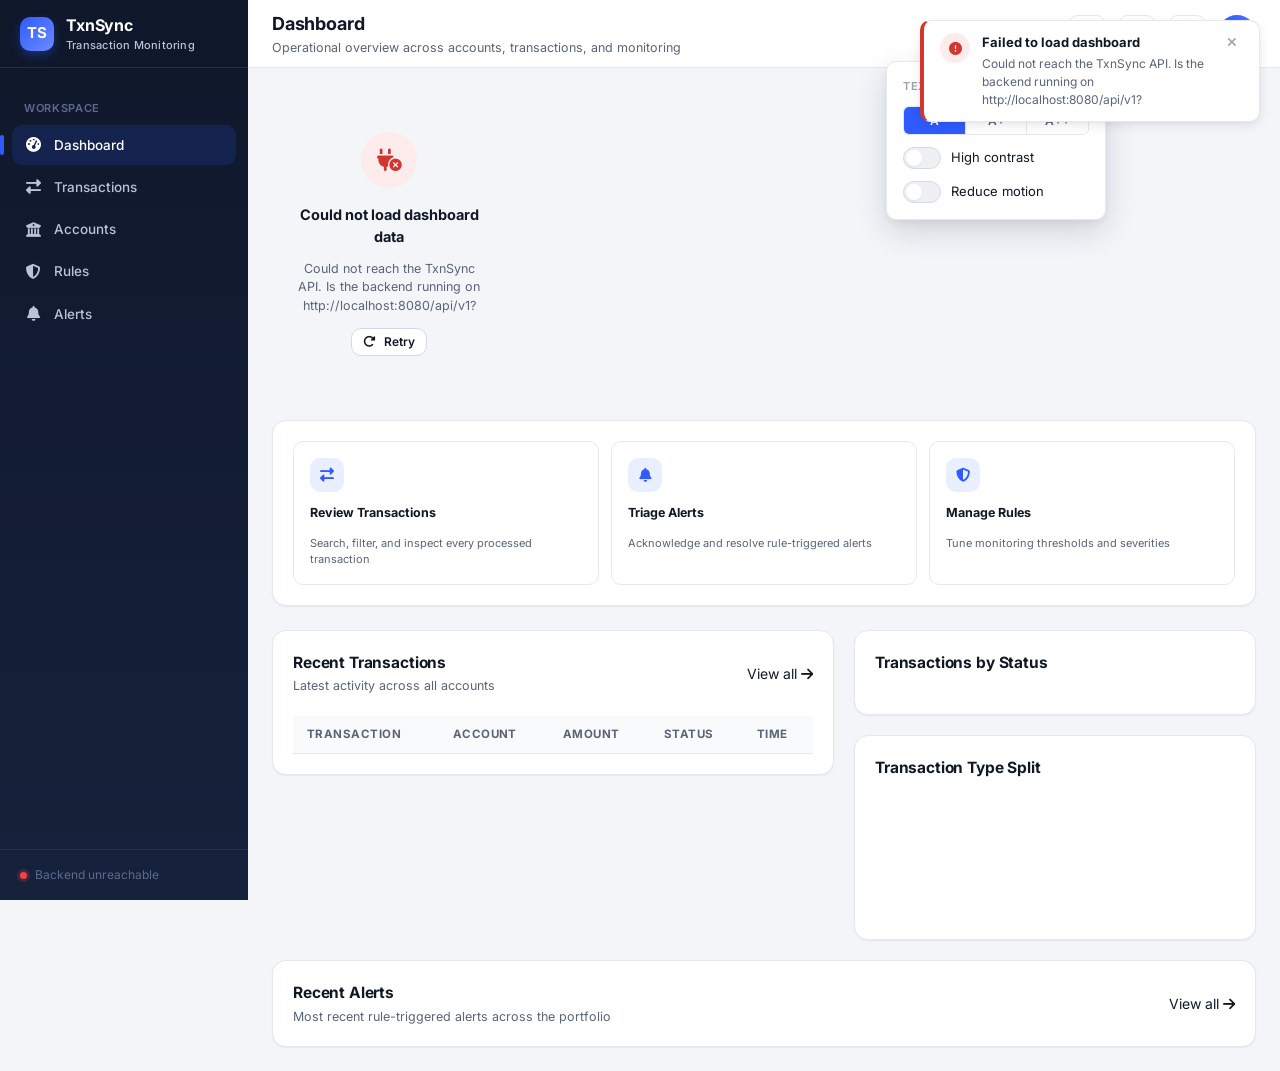
==== commit ec93a113: "Add accessibility" ====
--- a/frontend/dashboard.html
+++ b/frontend/dashboard.html
@@ -3,7 +3,7 @@
 <head>
   <meta charset="UTF-8" />
   <meta name="viewport" content="width=device-width, initial-scale=1.0" />
-  <script>(function(){var t=localStorage.getItem('txnsync-theme')||(matchMedia('(prefers-color-scheme: dark)').matches?'dark':'light');document.documentElement.setAttribute('data-theme',t);})();</script>
+  <script>(function(){var d=document.documentElement;var t=localStorage.getItem('txnsync-theme')||(matchMedia('(prefers-color-scheme: dark)').matches?'dark':'light');d.setAttribute('data-theme',t);var fs=localStorage.getItem('txnsync-font-size');if(fs)d.setAttribute('data-font-size',fs);if(localStorage.getItem('txnsync-contrast')==='true')d.setAttribute('data-contrast','high');if(localStorage.getItem('txnsync-motion')==='true')d.setAttribute('data-reduced-motion','true');})();</script>
   <title>Dashboard · TxnSync</title>
   <link rel="icon" href="assets/favicon.svg" type="image/svg+xml" />
   <link rel="preconnect" href="https://fonts.googleapis.com" />
@@ -55,11 +55,11 @@
           <table class="data-table" style="min-width: 520px;">
             <thead>
               <tr>
-                <th>Transaction</th>
-                <th>Account</th>
-                <th>Amount</th>
-                <th>Status</th>
-                <th>Time</th>
+                <th scope="col">Transaction</th>
+                <th scope="col">Account</th>
+                <th scope="col">Amount</th>
+                <th scope="col">Status</th>
+                <th scope="col">Time</th>
               </tr>
             </thead>
             <tbody id="recentTxnBody"></tbody>
--- a/frontend/css/style.css
+++ b/frontend/css/style.css
@@ -143,6 +143,69 @@
 img, svg { display: block; max-width: 100%; }
 ::selection { background: var(--color-primary-light); color: var(--color-primary-dark); }
 
+/* ---------- Accessibility: focus, skip link, reduced motion ---------- */
+a, button, input, select, textarea, [tabindex] { outline: none; }
+a:focus-visible, button:focus-visible, input:focus-visible, select:focus-visible,
+textarea:focus-visible, [tabindex]:focus-visible, .sidebar-link:focus-visible, th.sortable:focus-visible {
+  outline: 2px solid var(--color-primary);
+  outline-offset: 2px;
+  border-radius: var(--radius-sm);
+}
+
+.skip-link {
+  position: fixed;
+  top: -48px;
+  left: var(--space-4);
+  z-index: 100;
+  background: var(--color-primary);
+  color: #fff;
+  padding: 10px 16px;
+  border-radius: var(--radius-sm);
+  font-size: 13px;
+  font-weight: 600;
+  transition: top var(--transition-fast);
+}
+.skip-link:focus {
+  top: var(--space-4);
+  outline: 2px solid #fff;
+  outline-offset: 2px;
+}
+
+@media (prefers-reduced-motion: reduce) {
+  *, *::before, *::after {
+    animation-duration: 0.001ms !important;
+    animation-iteration-count: 1 !important;
+    transition-duration: 0.001ms !important;
+    scroll-behavior: auto !important;
+  }
+}
+:root[data-reduced-motion='true'] *, :root[data-reduced-motion='true'] *::before, :root[data-reduced-motion='true'] *::after {
+  animation-duration: 0.001ms !important;
+  animation-iteration-count: 1 !important;
+  transition-duration: 0.001ms !important;
+  scroll-behavior: auto !important;
+}
+
+/* ---------- Accessibility: high contrast ---------- */
+:root[data-contrast='high'] {
+  --color-border: var(--color-border-strong);
+  --color-text-secondary: var(--color-text-primary);
+  --color-text-muted: var(--color-text-secondary);
+}
+:root[data-contrast='high'] .card,
+:root[data-contrast='high'] .app-header,
+:root[data-contrast='high'] .header-icon-btn,
+:root[data-contrast='high'] .form-control {
+  border-width: 2px;
+}
+:root[data-contrast='high'] .sidebar-link.active { outline: 2px solid #fff; outline-offset: -2px; }
+
+/* ---------- Accessibility: font scaling ---------- */
+/* `zoom` (not `font-size`) is used so layout, icons, and spacing scale together
+   rather than just text — most of this codebase sizes with fixed px, not rem. */
+:root[data-font-size='lg'] { zoom: 1.15; }
+:root[data-font-size='xl'] { zoom: 1.3; }
+
 /* Scrollbars */
 ::-webkit-scrollbar { width: 9px; height: 9px; }
 ::-webkit-scrollbar-track { background: transparent; }
@@ -307,6 +370,38 @@
   border: 2px solid var(--color-surface);
 }
 
+.a11y-menu { position: relative; }
+.a11y-panel {
+  position: absolute;
+  top: calc(100% + 8px);
+  right: 0;
+  width: 220px;
+  background: var(--color-surface);
+  border: 1px solid var(--color-border);
+  border-radius: var(--radius-md);
+  box-shadow: var(--shadow-lg);
+  padding: var(--space-4);
+  z-index: 50;
+  display: flex;
+  flex-direction: column;
+  gap: var(--space-3);
+}
+.a11y-panel-label { font-size: 11px; text-transform: uppercase; letter-spacing: 0.06em; font-weight: 600; color: var(--color-text-muted); }
+.a11y-seg { display: flex; border: 1px solid var(--color-border); border-radius: var(--radius-sm); overflow: hidden; }
+.a11y-seg-btn {
+  flex: 1;
+  border: none;
+  background: var(--color-surface);
+  color: var(--color-text-secondary);
+  padding: 6px 0;
+  font-size: 12px;
+  font-weight: 600;
+  border-left: 1px solid var(--color-border);
+}
+.a11y-seg-btn:first-child { border-left: none; }
+.a11y-seg-btn[aria-checked='true'] { background: var(--color-primary); color: #fff; }
+.a11y-panel-row { font-size: 13px; color: var(--color-text-primary); }
+
 .header-avatar {
   width: 38px; height: 38px; border-radius: 50%;
   background: linear-gradient(135deg, var(--color-primary), #6c8bff);
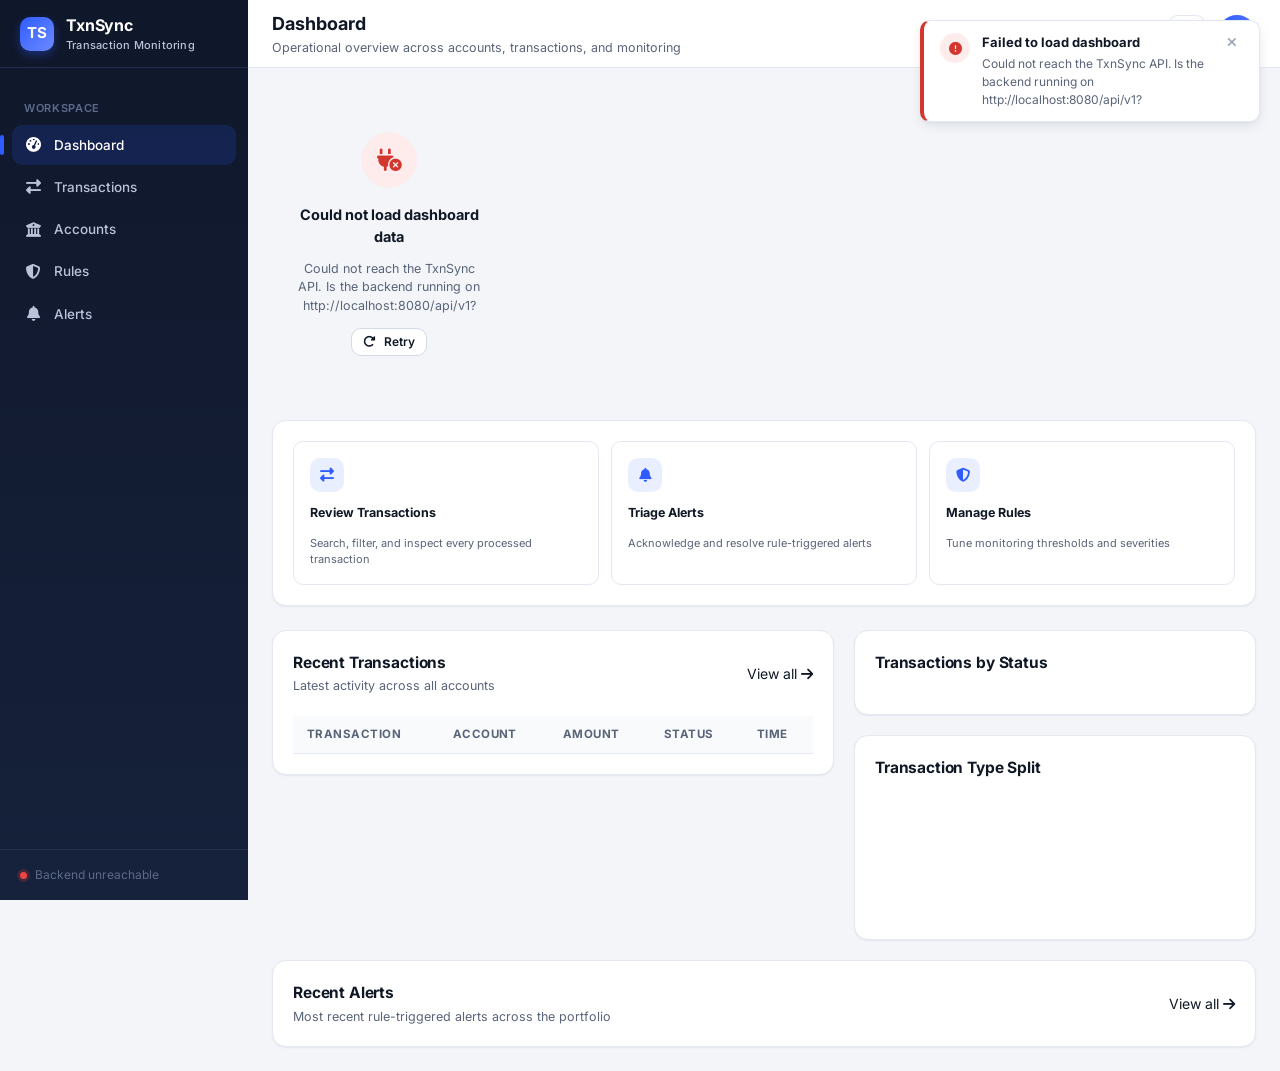
==== commit e5968e63: "Merge pull request #25 from Neueda-Learning/testing/integration Testing/integration" ====
--- a/frontend/dashboard.html
+++ b/frontend/dashboard.html
@@ -3,7 +3,6 @@
 <head>
   <meta charset="UTF-8" />
   <meta name="viewport" content="width=device-width, initial-scale=1.0" />
-  <script>(function(){var d=document.documentElement;var t=localStorage.getItem('txnsync-theme')||(matchMedia('(prefers-color-scheme: dark)').matches?'dark':'light');d.setAttribute('data-theme',t);var fs=localStorage.getItem('txnsync-font-size');if(fs)d.setAttribute('data-font-size',fs);if(localStorage.getItem('txnsync-contrast')==='true')d.setAttribute('data-contrast','high');if(localStorage.getItem('txnsync-motion')==='true')d.setAttribute('data-reduced-motion','true');})();</script>
   <title>Dashboard · TxnSync</title>
   <link rel="icon" href="assets/favicon.svg" type="image/svg+xml" />
   <link rel="preconnect" href="https://fonts.googleapis.com" />
@@ -55,11 +54,11 @@
           <table class="data-table" style="min-width: 520px;">
             <thead>
               <tr>
-                <th scope="col">Transaction</th>
-                <th scope="col">Account</th>
-                <th scope="col">Amount</th>
-                <th scope="col">Status</th>
-                <th scope="col">Time</th>
+                <th>Transaction</th>
+                <th>Account</th>
+                <th>Amount</th>
+                <th>Status</th>
+                <th>Time</th>
               </tr>
             </thead>
             <tbody id="recentTxnBody"></tbody>
--- a/frontend/css/style.css
+++ b/frontend/css/style.css
@@ -71,51 +71,6 @@
   --transition-fast: 140ms cubic-bezier(0.4, 0, 0.2, 1);
   --transition-base: 220ms cubic-bezier(0.4, 0, 0.2, 1);
 }
-
-/* ---------- Dark theme ---------- */
-:root[data-theme='dark'] {
-  --color-bg: #0b0f1a;
-  --color-surface: #131a2b;
-  --color-surface-alt: #1a2337;
-
-  --color-sidebar: #0e1327;
-  --color-sidebar-alt: #1a2242;
-  --color-sidebar-border: #2b3766;
-
-  --color-border: #253052;
-  --color-border-strong: #38456e;
-
-  --color-text-primary: #e8ecf7;
-  --color-text-secondary: #9aa5c4;
-  --color-text-muted: #6b7597;
-
-  --color-primary: #5b82ff;
-  --color-primary-hover: #7a99ff;
-  --color-primary-light: #1a2650;
-  --color-primary-dark: #c2d0ff;
-
-  --color-success: #34d399;
-  --color-success-light: #113226;
-  --color-danger: #f87171;
-  --color-danger-light: #3a1817;
-  --color-warning: #fbbf5c;
-  --color-warning-light: #3a2a0e;
-  --color-info: #4fc3f7;
-  --color-info-light: #10293a;
-  --color-neutral: #9aa5c4;
-  --color-neutral-light: #1e2740;
-
-  --shadow-xs: 0 1px 2px rgba(0, 0, 0, 0.28);
-  --shadow-sm: 0 1px 3px rgba(0, 0, 0, 0.32), 0 1px 2px rgba(0, 0, 0, 0.2);
-  --shadow-md: 0 4px 12px rgba(0, 0, 0, 0.36), 0 2px 4px rgba(0, 0, 0, 0.2);
-  --shadow-lg: 0 12px 32px rgba(0, 0, 0, 0.46), 0 4px 10px rgba(0, 0, 0, 0.26);
-}
-:root[data-theme='dark'] ::-webkit-scrollbar-thumb { background: #38456e; }
-:root[data-theme='dark'] ::-webkit-scrollbar-thumb:hover { background: #4a5987; }
-:root[data-theme='dark'] ::selection { background: var(--color-primary-light); color: var(--color-primary-dark); }
-:root[data-theme='dark'] .sidebar-overlay { background: rgba(0, 0, 0, 0.6); }
-:root[data-theme='dark'] .modal-overlay { background: rgba(0, 0, 0, 0.6); }
-:root[data-theme='dark'] .switch-track::after { background: #e8ecf7; }
 
 /* ---------- Reset ---------- */
 *, *::before, *::after { box-sizing: border-box; }
@@ -129,10 +84,6 @@
   background: var(--color-bg);
   -webkit-font-smoothing: antialiased;
   text-rendering: optimizeLegibility;
-  transition: background-color var(--transition-base), color var(--transition-base);
-}
-.card, .app-header {
-  transition: background-color var(--transition-base), border-color var(--transition-base), color var(--transition-base);
 }
 h1, h2, h3, h4, h5, h6 { margin: 0; font-weight: 600; letter-spacing: -0.01em; }
 p { margin: 0; }
@@ -142,69 +93,6 @@
 input, select, textarea { font-family: inherit; font-size: inherit; color: inherit; }
 img, svg { display: block; max-width: 100%; }
 ::selection { background: var(--color-primary-light); color: var(--color-primary-dark); }
-
-/* ---------- Accessibility: focus, skip link, reduced motion ---------- */
-a, button, input, select, textarea, [tabindex] { outline: none; }
-a:focus-visible, button:focus-visible, input:focus-visible, select:focus-visible,
-textarea:focus-visible, [tabindex]:focus-visible, .sidebar-link:focus-visible, th.sortable:focus-visible {
-  outline: 2px solid var(--color-primary);
-  outline-offset: 2px;
-  border-radius: var(--radius-sm);
-}
-
-.skip-link {
-  position: fixed;
-  top: -48px;
-  left: var(--space-4);
-  z-index: 100;
-  background: var(--color-primary);
-  color: #fff;
-  padding: 10px 16px;
-  border-radius: var(--radius-sm);
-  font-size: 13px;
-  font-weight: 600;
-  transition: top var(--transition-fast);
-}
-.skip-link:focus {
-  top: var(--space-4);
-  outline: 2px solid #fff;
-  outline-offset: 2px;
-}
-
-@media (prefers-reduced-motion: reduce) {
-  *, *::before, *::after {
-    animation-duration: 0.001ms !important;
-    animation-iteration-count: 1 !important;
-    transition-duration: 0.001ms !important;
-    scroll-behavior: auto !important;
-  }
-}
-:root[data-reduced-motion='true'] *, :root[data-reduced-motion='true'] *::before, :root[data-reduced-motion='true'] *::after {
-  animation-duration: 0.001ms !important;
-  animation-iteration-count: 1 !important;
-  transition-duration: 0.001ms !important;
-  scroll-behavior: auto !important;
-}
-
-/* ---------- Accessibility: high contrast ---------- */
-:root[data-contrast='high'] {
-  --color-border: var(--color-border-strong);
-  --color-text-secondary: var(--color-text-primary);
-  --color-text-muted: var(--color-text-secondary);
-}
-:root[data-contrast='high'] .card,
-:root[data-contrast='high'] .app-header,
-:root[data-contrast='high'] .header-icon-btn,
-:root[data-contrast='high'] .form-control {
-  border-width: 2px;
-}
-:root[data-contrast='high'] .sidebar-link.active { outline: 2px solid #fff; outline-offset: -2px; }
-
-/* ---------- Accessibility: font scaling ---------- */
-/* `zoom` (not `font-size`) is used so layout, icons, and spacing scale together
-   rather than just text — most of this codebase sizes with fixed px, not rem. */
-:root[data-font-size='lg'] { zoom: 1.15; }
-:root[data-font-size='xl'] { zoom: 1.3; }
 
 /* Scrollbars */
 ::-webkit-scrollbar { width: 9px; height: 9px; }
@@ -370,38 +258,6 @@
   border: 2px solid var(--color-surface);
 }
 
-.a11y-menu { position: relative; }
-.a11y-panel {
-  position: absolute;
-  top: calc(100% + 8px);
-  right: 0;
-  width: 220px;
-  background: var(--color-surface);
-  border: 1px solid var(--color-border);
-  border-radius: var(--radius-md);
-  box-shadow: var(--shadow-lg);
-  padding: var(--space-4);
-  z-index: 50;
-  display: flex;
-  flex-direction: column;
-  gap: var(--space-3);
-}
-.a11y-panel-label { font-size: 11px; text-transform: uppercase; letter-spacing: 0.06em; font-weight: 600; color: var(--color-text-muted); }
-.a11y-seg { display: flex; border: 1px solid var(--color-border); border-radius: var(--radius-sm); overflow: hidden; }
-.a11y-seg-btn {
-  flex: 1;
-  border: none;
-  background: var(--color-surface);
-  color: var(--color-text-secondary);
-  padding: 6px 0;
-  font-size: 12px;
-  font-weight: 600;
-  border-left: 1px solid var(--color-border);
-}
-.a11y-seg-btn:first-child { border-left: none; }
-.a11y-seg-btn[aria-checked='true'] { background: var(--color-primary); color: #fff; }
-.a11y-panel-row { font-size: 13px; color: var(--color-text-primary); }
-
 .header-avatar {
   width: 38px; height: 38px; border-radius: 50%;
   background: linear-gradient(135deg, var(--color-primary), #6c8bff);
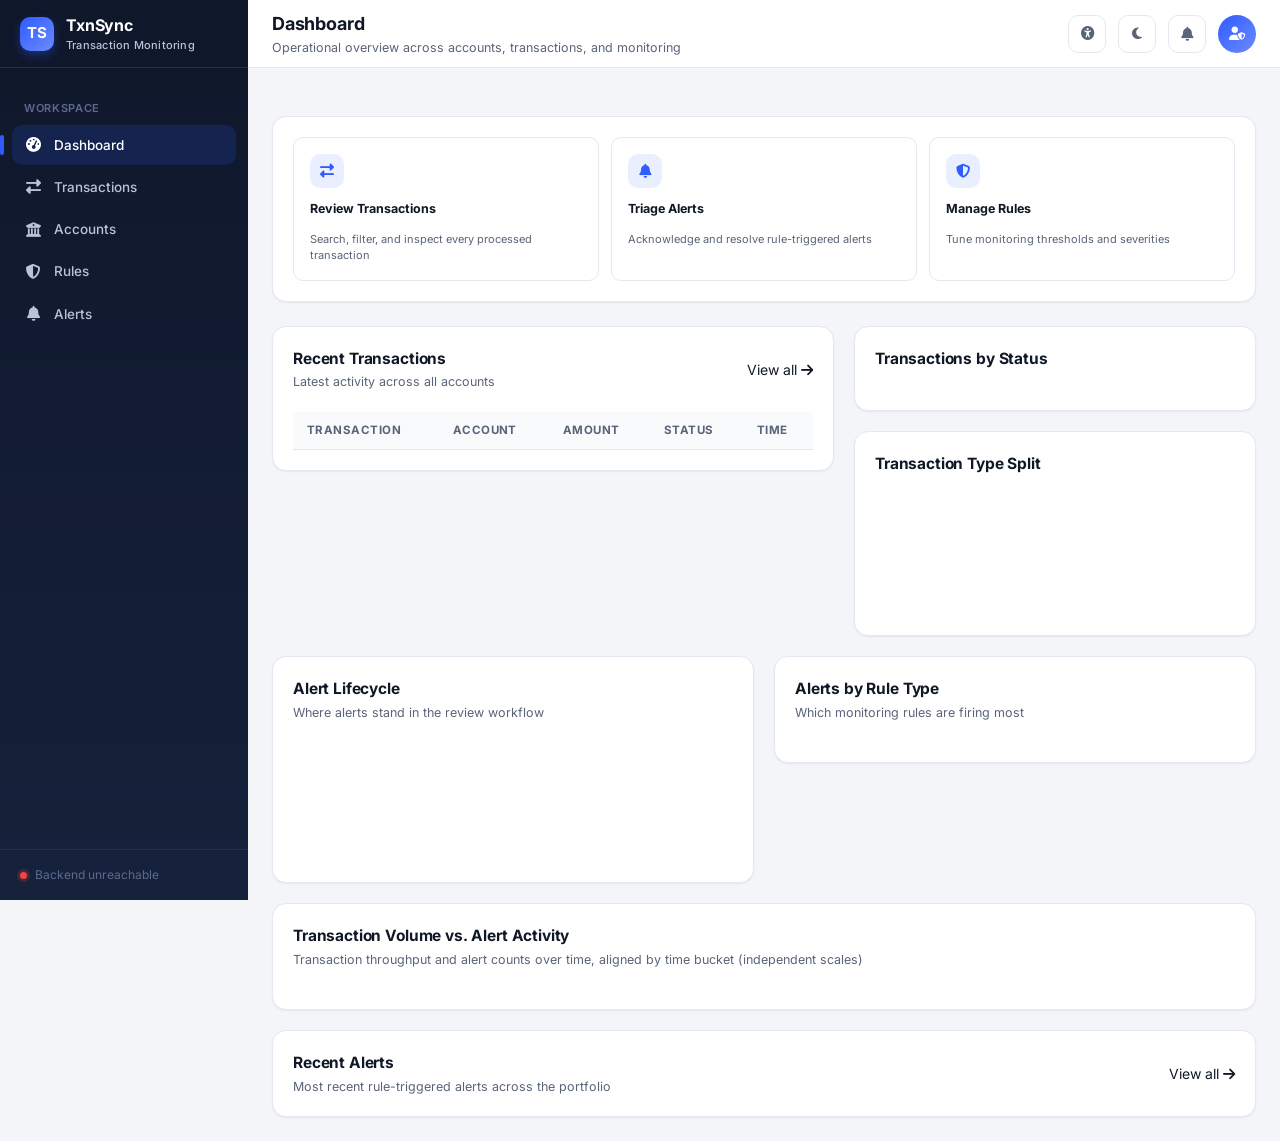
==== commit 8e559f9f: "Add alert lifecycle, rule-type, and volume-vs-alerts charts to dashboard" ====
--- a/frontend/dashboard.html
+++ b/frontend/dashboard.html
@@ -3,6 +3,7 @@
 <head>
   <meta charset="UTF-8" />
   <meta name="viewport" content="width=device-width, initial-scale=1.0" />
+  <script>(function(){var d=document.documentElement;var t=localStorage.getItem('txnsync-theme')||(matchMedia('(prefers-color-scheme: dark)').matches?'dark':'light');d.setAttribute('data-theme',t);var fs=localStorage.getItem('txnsync-font-size');if(fs)d.setAttribute('data-font-size',fs);if(localStorage.getItem('txnsync-contrast')==='true')d.setAttribute('data-contrast','high');if(localStorage.getItem('txnsync-motion')==='true')d.setAttribute('data-reduced-motion','true');})();</script>
   <title>Dashboard · TxnSync</title>
   <link rel="icon" href="assets/favicon.svg" type="image/svg+xml" />
   <link rel="preconnect" href="https://fonts.googleapis.com" />
@@ -54,11 +55,11 @@
           <table class="data-table" style="min-width: 520px;">
             <thead>
               <tr>
-                <th>Transaction</th>
-                <th>Account</th>
-                <th>Amount</th>
-                <th>Status</th>
-                <th>Time</th>
+                <th scope="col">Transaction</th>
+                <th scope="col">Account</th>
+                <th scope="col">Amount</th>
+                <th scope="col">Status</th>
+                <th scope="col">Time</th>
               </tr>
             </thead>
             <tbody id="recentTxnBody"></tbody>
@@ -93,6 +94,50 @@
     </div>
   </section>
 
+  <section class="chart-grid">
+    <div class="card">
+      <div class="card-header">
+        <div class="card-header-titles">
+          <h2>Alert Lifecycle</h2>
+          <p>Where alerts stand in the review workflow</p>
+        </div>
+      </div>
+      <div class="card-body">
+        <div id="alertLifecycleKpi"></div>
+        <div class="donut-widget">
+          <svg id="alertLifecycleDonut" width="120" height="120" viewBox="0 0 120 120"></svg>
+          <div class="donut-legend" id="alertLifecycleLegend"></div>
+        </div>
+      </div>
+    </div>
+
+    <div class="card">
+      <div class="card-header">
+        <div class="card-header-titles">
+          <h2>Alerts by Rule Type</h2>
+          <p>Which monitoring rules are firing most</p>
+        </div>
+      </div>
+      <div class="card-body">
+        <div class="breakdown-list" id="ruleTypeBarChart"></div>
+      </div>
+    </div>
+  </section>
+
+  <section class="card" style="margin-bottom: var(--space-5);">
+    <div class="card-header">
+      <div class="card-header-titles">
+        <h2>Transaction Volume vs. Alert Activity</h2>
+        <p>Transaction throughput and alert counts over time, aligned by time bucket (independent scales)</p>
+      </div>
+    </div>
+    <div class="card-body">
+      <div class="ts-chart-scroll">
+        <div class="ts-chart" id="volumeAlertsChart"></div>
+      </div>
+    </div>
+  </section>
+
   <section class="card">
     <div class="card-header">
       <div class="card-header-titles">
--- a/frontend/css/style.css
+++ b/frontend/css/style.css
@@ -71,6 +71,51 @@
   --transition-fast: 140ms cubic-bezier(0.4, 0, 0.2, 1);
   --transition-base: 220ms cubic-bezier(0.4, 0, 0.2, 1);
 }
+
+/* ---------- Dark theme ---------- */
+:root[data-theme='dark'] {
+  --color-bg: #0b0f1a;
+  --color-surface: #131a2b;
+  --color-surface-alt: #1a2337;
+
+  --color-sidebar: #0e1327;
+  --color-sidebar-alt: #1a2242;
+  --color-sidebar-border: #2b3766;
+
+  --color-border: #253052;
+  --color-border-strong: #38456e;
+
+  --color-text-primary: #e8ecf7;
+  --color-text-secondary: #9aa5c4;
+  --color-text-muted: #6b7597;
+
+  --color-primary: #5b82ff;
+  --color-primary-hover: #7a99ff;
+  --color-primary-light: #1a2650;
+  --color-primary-dark: #c2d0ff;
+
+  --color-success: #34d399;
+  --color-success-light: #113226;
+  --color-danger: #f87171;
+  --color-danger-light: #3a1817;
+  --color-warning: #fbbf5c;
+  --color-warning-light: #3a2a0e;
+  --color-info: #4fc3f7;
+  --color-info-light: #10293a;
+  --color-neutral: #9aa5c4;
+  --color-neutral-light: #1e2740;
+
+  --shadow-xs: 0 1px 2px rgba(0, 0, 0, 0.28);
+  --shadow-sm: 0 1px 3px rgba(0, 0, 0, 0.32), 0 1px 2px rgba(0, 0, 0, 0.2);
+  --shadow-md: 0 4px 12px rgba(0, 0, 0, 0.36), 0 2px 4px rgba(0, 0, 0, 0.2);
+  --shadow-lg: 0 12px 32px rgba(0, 0, 0, 0.46), 0 4px 10px rgba(0, 0, 0, 0.26);
+}
+:root[data-theme='dark'] ::-webkit-scrollbar-thumb { background: #38456e; }
+:root[data-theme='dark'] ::-webkit-scrollbar-thumb:hover { background: #4a5987; }
+:root[data-theme='dark'] ::selection { background: var(--color-primary-light); color: var(--color-primary-dark); }
+:root[data-theme='dark'] .sidebar-overlay { background: rgba(0, 0, 0, 0.6); }
+:root[data-theme='dark'] .modal-overlay { background: rgba(0, 0, 0, 0.6); }
+:root[data-theme='dark'] .switch-track::after { background: #e8ecf7; }
 
 /* ---------- Reset ---------- */
 *, *::before, *::after { box-sizing: border-box; }
@@ -84,6 +129,10 @@
   background: var(--color-bg);
   -webkit-font-smoothing: antialiased;
   text-rendering: optimizeLegibility;
+  transition: background-color var(--transition-base), color var(--transition-base);
+}
+.card, .app-header {
+  transition: background-color var(--transition-base), border-color var(--transition-base), color var(--transition-base);
 }
 h1, h2, h3, h4, h5, h6 { margin: 0; font-weight: 600; letter-spacing: -0.01em; }
 p { margin: 0; }
@@ -93,6 +142,69 @@
 input, select, textarea { font-family: inherit; font-size: inherit; color: inherit; }
 img, svg { display: block; max-width: 100%; }
 ::selection { background: var(--color-primary-light); color: var(--color-primary-dark); }
+
+/* ---------- Accessibility: focus, skip link, reduced motion ---------- */
+a, button, input, select, textarea, [tabindex] { outline: none; }
+a:focus-visible, button:focus-visible, input:focus-visible, select:focus-visible,
+textarea:focus-visible, [tabindex]:focus-visible, .sidebar-link:focus-visible, th.sortable:focus-visible {
+  outline: 2px solid var(--color-primary);
+  outline-offset: 2px;
+  border-radius: var(--radius-sm);
+}
+
+.skip-link {
+  position: fixed;
+  top: -48px;
+  left: var(--space-4);
+  z-index: 100;
+  background: var(--color-primary);
+  color: #fff;
+  padding: 10px 16px;
+  border-radius: var(--radius-sm);
+  font-size: 13px;
+  font-weight: 600;
+  transition: top var(--transition-fast);
+}
+.skip-link:focus {
+  top: var(--space-4);
+  outline: 2px solid #fff;
+  outline-offset: 2px;
+}
+
+@media (prefers-reduced-motion: reduce) {
+  *, *::before, *::after {
+    animation-duration: 0.001ms !important;
+    animation-iteration-count: 1 !important;
+    transition-duration: 0.001ms !important;
+    scroll-behavior: auto !important;
+  }
+}
+:root[data-reduced-motion='true'] *, :root[data-reduced-motion='true'] *::before, :root[data-reduced-motion='true'] *::after {
+  animation-duration: 0.001ms !important;
+  animation-iteration-count: 1 !important;
+  transition-duration: 0.001ms !important;
+  scroll-behavior: auto !important;
+}
+
+/* ---------- Accessibility: high contrast ---------- */
+:root[data-contrast='high'] {
+  --color-border: var(--color-border-strong);
+  --color-text-secondary: var(--color-text-primary);
+  --color-text-muted: var(--color-text-secondary);
+}
+:root[data-contrast='high'] .card,
+:root[data-contrast='high'] .app-header,
+:root[data-contrast='high'] .header-icon-btn,
+:root[data-contrast='high'] .form-control {
+  border-width: 2px;
+}
+:root[data-contrast='high'] .sidebar-link.active { outline: 2px solid #fff; outline-offset: -2px; }
+
+/* ---------- Accessibility: font scaling ---------- */
+/* `zoom` (not `font-size`) is used so layout, icons, and spacing scale together
+   rather than just text — most of this codebase sizes with fixed px, not rem. */
+:root[data-font-size='lg'] { zoom: 1.15; }
+:root[data-font-size='xl'] { zoom: 1.3; }
 
 /* Scrollbars */
 ::-webkit-scrollbar { width: 9px; height: 9px; }
@@ -258,6 +370,39 @@
   border: 2px solid var(--color-surface);
 }
 
+.a11y-menu { position: relative; }
+.a11y-panel[hidden] { display: none; }
+.a11y-panel {
+  position: absolute;
+  top: calc(100% + 8px);
+  right: 0;
+  width: 220px;
+  background: var(--color-surface);
+  border: 1px solid var(--color-border);
+  border-radius: var(--radius-md);
+  box-shadow: var(--shadow-lg);
+  padding: var(--space-4);
+  z-index: 50;
+  display: flex;
+  flex-direction: column;
+  gap: var(--space-3);
+}
+.a11y-panel-label { font-size: 11px; text-transform: uppercase; letter-spacing: 0.06em; font-weight: 600; color: var(--color-text-muted); }
+.a11y-seg { display: flex; border: 1px solid var(--color-border); border-radius: var(--radius-sm); overflow: hidden; }
+.a11y-seg-btn {
+  flex: 1;
+  border: none;
+  background: var(--color-surface);
+  color: var(--color-text-secondary);
+  padding: 6px 0;
+  font-size: 12px;
+  font-weight: 600;
+  border-left: 1px solid var(--color-border);
+}
+.a11y-seg-btn:first-child { border-left: none; }
+.a11y-seg-btn[aria-checked='true'] { background: var(--color-primary); color: #fff; }
+.a11y-panel-row { font-size: 13px; color: var(--color-text-primary); }
+
 .header-avatar {
   width: 38px; height: 38px; border-radius: 50%;
   background: linear-gradient(135deg, var(--color-primary), #6c8bff);
--- a/frontend/css/dashboard.css
+++ b/frontend/css/dashboard.css
@@ -88,9 +88,78 @@
 .quick-action-btn span { font-size: 12.5px; font-weight: 700; color: var(--color-text-primary); }
 .quick-action-btn small { font-size: 11px; color: var(--color-text-secondary); font-weight: 400; }
 
+.chart-grid {
+  display: grid;
+  grid-template-columns: 1fr 1fr;
+  gap: var(--space-5);
+  align-items: start;
+  margin-bottom: var(--space-5);
+}
+
+/* KPI pill (used above the alert lifecycle donut) */
+.kpi-pill {
+  display: inline-flex; align-items: center; gap: 8px;
+  font-size: 12.5px; font-weight: 700;
+  padding: 6px 12px;
+  border-radius: var(--radius-full);
+  margin-bottom: var(--space-4);
+}
+.kpi-pill strong { font-size: 14px; }
+.kpi-pill.danger { background: var(--color-danger-light); color: var(--color-danger); }
+.kpi-pill.success { background: var(--color-success-light); color: var(--color-success); }
+
+/* Time series: two aligned small-multiple panes (own scales) sharing one time axis */
+.ts-chart-scroll { overflow-x: auto; }
+.ts-chart { min-width: 560px; }
+.ts-pane { display: flex; align-items: stretch; gap: var(--space-3); margin-bottom: var(--space-2); }
+.ts-pane-label {
+  flex-shrink: 0; width: 92px;
+  display: flex; align-items: center; gap: 6px;
+  font-size: 11.5px; font-weight: 600; color: var(--color-text-secondary);
+}
+.ts-pane-label .dot { width: 8px; height: 8px; border-radius: 50%; flex-shrink: 0; }
+.ts-bars { flex: 1; display: flex; align-items: flex-end; gap: 3px; height: 64px; }
+.ts-bar {
+  flex: 1;
+  min-width: 4px;
+  background: var(--color-primary);
+  border-radius: 4px 4px 0 0;
+  min-height: 2px;
+  transition: opacity var(--transition-fast);
+  cursor: pointer;
+}
+.ts-bar:hover { opacity: 0.72; }
+.ts-bar.alert { background: var(--color-danger); }
+.ts-axis { display: flex; gap: 3px; margin-left: calc(92px + var(--space-3)); }
+.ts-axis span {
+  flex: 1; min-width: 4px;
+  font-size: 10.5px; color: var(--color-text-muted);
+  text-align: center;
+  white-space: nowrap;
+  overflow: hidden;
+}
+
+/* Shared hover tooltip for chart marks */
+.chart-tooltip {
+  position: fixed;
+  z-index: 200;
+  background: var(--color-text-primary);
+  color: var(--color-surface);
+  font-size: 11.5px;
+  font-weight: 600;
+  padding: 6px 10px;
+  border-radius: var(--radius-sm);
+  pointer-events: none;
+  box-shadow: var(--shadow-md);
+  display: none;
+  white-space: nowrap;
+}
+.chart-tooltip.visible { display: block; }
+
 @media (max-width: 1180px) {
   .stat-grid { grid-template-columns: repeat(2, 1fr); }
   .dashboard-grid { grid-template-columns: 1fr; }
+  .chart-grid { grid-template-columns: 1fr; }
 }
 @media (max-width: 560px) {
   .stat-grid { grid-template-columns: 1fr; }
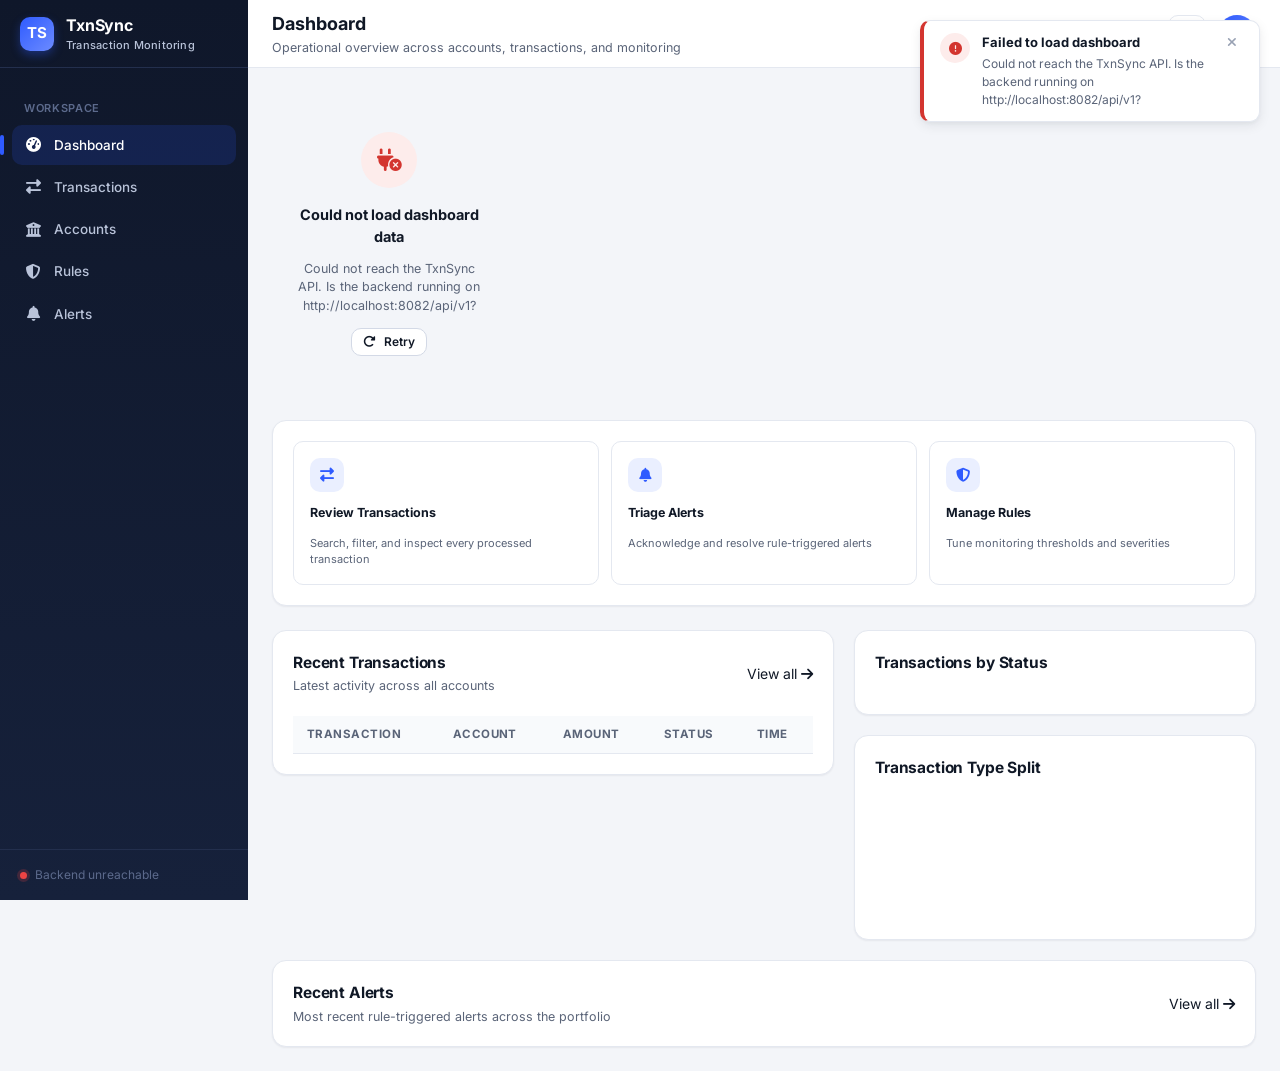
==== commit 22a10459: "Merge pull request #27 from Neueda-Learning/develop Version 1.0.0" ====
--- a/frontend/dashboard.html
+++ b/frontend/dashboard.html
@@ -3,7 +3,6 @@
 <head>
   <meta charset="UTF-8" />
   <meta name="viewport" content="width=device-width, initial-scale=1.0" />
-  <script>(function(){var d=document.documentElement;var t=localStorage.getItem('txnsync-theme')||(matchMedia('(prefers-color-scheme: dark)').matches?'dark':'light');d.setAttribute('data-theme',t);var fs=localStorage.getItem('txnsync-font-size');if(fs)d.setAttribute('data-font-size',fs);if(localStorage.getItem('txnsync-contrast')==='true')d.setAttribute('data-contrast','high');if(localStorage.getItem('txnsync-motion')==='true')d.setAttribute('data-reduced-motion','true');})();</script>
   <title>Dashboard · TxnSync</title>
   <link rel="icon" href="assets/favicon.svg" type="image/svg+xml" />
   <link rel="preconnect" href="https://fonts.googleapis.com" />
@@ -55,11 +54,11 @@
           <table class="data-table" style="min-width: 520px;">
             <thead>
               <tr>
-                <th scope="col">Transaction</th>
-                <th scope="col">Account</th>
-                <th scope="col">Amount</th>
-                <th scope="col">Status</th>
-                <th scope="col">Time</th>
+                <th>Transaction</th>
+                <th>Account</th>
+                <th>Amount</th>
+                <th>Status</th>
+                <th>Time</th>
               </tr>
             </thead>
             <tbody id="recentTxnBody"></tbody>
@@ -94,50 +93,6 @@
     </div>
   </section>
 
-  <section class="chart-grid">
-    <div class="card">
-      <div class="card-header">
-        <div class="card-header-titles">
-          <h2>Alert Lifecycle</h2>
-          <p>Where alerts stand in the review workflow</p>
-        </div>
-      </div>
-      <div class="card-body">
-        <div id="alertLifecycleKpi"></div>
-        <div class="donut-widget">
-          <svg id="alertLifecycleDonut" width="120" height="120" viewBox="0 0 120 120"></svg>
-          <div class="donut-legend" id="alertLifecycleLegend"></div>
-        </div>
-      </div>
-    </div>
-
-    <div class="card">
-      <div class="card-header">
-        <div class="card-header-titles">
-          <h2>Alerts by Rule Type</h2>
-          <p>Which monitoring rules are firing most</p>
-        </div>
-      </div>
-      <div class="card-body">
-        <div class="breakdown-list" id="ruleTypeBarChart"></div>
-      </div>
-    </div>
-  </section>
-
-  <section class="card" style="margin-bottom: var(--space-5);">
-    <div class="card-header">
-      <div class="card-header-titles">
-        <h2>Transaction Volume vs. Alert Activity</h2>
-        <p>Transaction throughput and alert counts over time, aligned by time bucket (independent scales)</p>
-      </div>
-    </div>
-    <div class="card-body">
-      <div class="ts-chart-scroll">
-        <div class="ts-chart" id="volumeAlertsChart"></div>
-      </div>
-    </div>
-  </section>
-
   <section class="card">
     <div class="card-header">
       <div class="card-header-titles">
--- a/frontend/css/style.css
+++ b/frontend/css/style.css
@@ -71,51 +71,6 @@
   --transition-fast: 140ms cubic-bezier(0.4, 0, 0.2, 1);
   --transition-base: 220ms cubic-bezier(0.4, 0, 0.2, 1);
 }
-
-/* ---------- Dark theme ---------- */
-:root[data-theme='dark'] {
-  --color-bg: #0b0f1a;
-  --color-surface: #131a2b;
-  --color-surface-alt: #1a2337;
-
-  --color-sidebar: #0e1327;
-  --color-sidebar-alt: #1a2242;
-  --color-sidebar-border: #2b3766;
-
-  --color-border: #253052;
-  --color-border-strong: #38456e;
-
-  --color-text-primary: #e8ecf7;
-  --color-text-secondary: #9aa5c4;
-  --color-text-muted: #6b7597;
-
-  --color-primary: #5b82ff;
-  --color-primary-hover: #7a99ff;
-  --color-primary-light: #1a2650;
-  --color-primary-dark: #c2d0ff;
-
-  --color-success: #34d399;
-  --color-success-light: #113226;
-  --color-danger: #f87171;
-  --color-danger-light: #3a1817;
-  --color-warning: #fbbf5c;
-  --color-warning-light: #3a2a0e;
-  --color-info: #4fc3f7;
-  --color-info-light: #10293a;
-  --color-neutral: #9aa5c4;
-  --color-neutral-light: #1e2740;
-
-  --shadow-xs: 0 1px 2px rgba(0, 0, 0, 0.28);
-  --shadow-sm: 0 1px 3px rgba(0, 0, 0, 0.32), 0 1px 2px rgba(0, 0, 0, 0.2);
-  --shadow-md: 0 4px 12px rgba(0, 0, 0, 0.36), 0 2px 4px rgba(0, 0, 0, 0.2);
-  --shadow-lg: 0 12px 32px rgba(0, 0, 0, 0.46), 0 4px 10px rgba(0, 0, 0, 0.26);
-}
-:root[data-theme='dark'] ::-webkit-scrollbar-thumb { background: #38456e; }
-:root[data-theme='dark'] ::-webkit-scrollbar-thumb:hover { background: #4a5987; }
-:root[data-theme='dark'] ::selection { background: var(--color-primary-light); color: var(--color-primary-dark); }
-:root[data-theme='dark'] .sidebar-overlay { background: rgba(0, 0, 0, 0.6); }
-:root[data-theme='dark'] .modal-overlay { background: rgba(0, 0, 0, 0.6); }
-:root[data-theme='dark'] .switch-track::after { background: #e8ecf7; }
 
 /* ---------- Reset ---------- */
 *, *::before, *::after { box-sizing: border-box; }
@@ -129,10 +84,6 @@
   background: var(--color-bg);
   -webkit-font-smoothing: antialiased;
   text-rendering: optimizeLegibility;
-  transition: background-color var(--transition-base), color var(--transition-base);
-}
-.card, .app-header {
-  transition: background-color var(--transition-base), border-color var(--transition-base), color var(--transition-base);
 }
 h1, h2, h3, h4, h5, h6 { margin: 0; font-weight: 600; letter-spacing: -0.01em; }
 p { margin: 0; }
@@ -142,69 +93,6 @@
 input, select, textarea { font-family: inherit; font-size: inherit; color: inherit; }
 img, svg { display: block; max-width: 100%; }
 ::selection { background: var(--color-primary-light); color: var(--color-primary-dark); }
-
-/* ---------- Accessibility: focus, skip link, reduced motion ---------- */
-a, button, input, select, textarea, [tabindex] { outline: none; }
-a:focus-visible, button:focus-visible, input:focus-visible, select:focus-visible,
-textarea:focus-visible, [tabindex]:focus-visible, .sidebar-link:focus-visible, th.sortable:focus-visible {
-  outline: 2px solid var(--color-primary);
-  outline-offset: 2px;
-  border-radius: var(--radius-sm);
-}
-
-.skip-link {
-  position: fixed;
-  top: -48px;
-  left: var(--space-4);
-  z-index: 100;
-  background: var(--color-primary);
-  color: #fff;
-  padding: 10px 16px;
-  border-radius: var(--radius-sm);
-  font-size: 13px;
-  font-weight: 600;
-  transition: top var(--transition-fast);
-}
-.skip-link:focus {
-  top: var(--space-4);
-  outline: 2px solid #fff;
-  outline-offset: 2px;
-}
-
-@media (prefers-reduced-motion: reduce) {
-  *, *::before, *::after {
-    animation-duration: 0.001ms !important;
-    animation-iteration-count: 1 !important;
-    transition-duration: 0.001ms !important;
-    scroll-behavior: auto !important;
-  }
-}
-:root[data-reduced-motion='true'] *, :root[data-reduced-motion='true'] *::before, :root[data-reduced-motion='true'] *::after {
-  animation-duration: 0.001ms !important;
-  animation-iteration-count: 1 !important;
-  transition-duration: 0.001ms !important;
-  scroll-behavior: auto !important;
-}
-
-/* ---------- Accessibility: high contrast ---------- */
-:root[data-contrast='high'] {
-  --color-border: var(--color-border-strong);
-  --color-text-secondary: var(--color-text-primary);
-  --color-text-muted: var(--color-text-secondary);
-}
-:root[data-contrast='high'] .card,
-:root[data-contrast='high'] .app-header,
-:root[data-contrast='high'] .header-icon-btn,
-:root[data-contrast='high'] .form-control {
-  border-width: 2px;
-}
-:root[data-contrast='high'] .sidebar-link.active { outline: 2px solid #fff; outline-offset: -2px; }
-
-/* ---------- Accessibility: font scaling ---------- */
-/* `zoom` (not `font-size`) is used so layout, icons, and spacing scale together
-   rather than just text — most of this codebase sizes with fixed px, not rem. */
-:root[data-font-size='lg'] { zoom: 1.15; }
-:root[data-font-size='xl'] { zoom: 1.3; }
 
 /* Scrollbars */
 ::-webkit-scrollbar { width: 9px; height: 9px; }
@@ -370,39 +258,6 @@
   border: 2px solid var(--color-surface);
 }
 
-.a11y-menu { position: relative; }
-.a11y-panel[hidden] { display: none; }
-.a11y-panel {
-  position: absolute;
-  top: calc(100% + 8px);
-  right: 0;
-  width: 220px;
-  background: var(--color-surface);
-  border: 1px solid var(--color-border);
-  border-radius: var(--radius-md);
-  box-shadow: var(--shadow-lg);
-  padding: var(--space-4);
-  z-index: 50;
-  display: flex;
-  flex-direction: column;
-  gap: var(--space-3);
-}
-.a11y-panel-label { font-size: 11px; text-transform: uppercase; letter-spacing: 0.06em; font-weight: 600; color: var(--color-text-muted); }
-.a11y-seg { display: flex; border: 1px solid var(--color-border); border-radius: var(--radius-sm); overflow: hidden; }
-.a11y-seg-btn {
-  flex: 1;
-  border: none;
-  background: var(--color-surface);
-  color: var(--color-text-secondary);
-  padding: 6px 0;
-  font-size: 12px;
-  font-weight: 600;
-  border-left: 1px solid var(--color-border);
-}
-.a11y-seg-btn:first-child { border-left: none; }
-.a11y-seg-btn[aria-checked='true'] { background: var(--color-primary); color: #fff; }
-.a11y-panel-row { font-size: 13px; color: var(--color-text-primary); }
-
 .header-avatar {
   width: 38px; height: 38px; border-radius: 50%;
   background: linear-gradient(135deg, var(--color-primary), #6c8bff);
--- a/frontend/css/dashboard.css
+++ b/frontend/css/dashboard.css
@@ -88,78 +88,9 @@
 .quick-action-btn span { font-size: 12.5px; font-weight: 700; color: var(--color-text-primary); }
 .quick-action-btn small { font-size: 11px; color: var(--color-text-secondary); font-weight: 400; }
 
-.chart-grid {
-  display: grid;
-  grid-template-columns: 1fr 1fr;
-  gap: var(--space-5);
-  align-items: start;
-  margin-bottom: var(--space-5);
-}
-
-/* KPI pill (used above the alert lifecycle donut) */
-.kpi-pill {
-  display: inline-flex; align-items: center; gap: 8px;
-  font-size: 12.5px; font-weight: 700;
-  padding: 6px 12px;
-  border-radius: var(--radius-full);
-  margin-bottom: var(--space-4);
-}
-.kpi-pill strong { font-size: 14px; }
-.kpi-pill.danger { background: var(--color-danger-light); color: var(--color-danger); }
-.kpi-pill.success { background: var(--color-success-light); color: var(--color-success); }
-
-/* Time series: two aligned small-multiple panes (own scales) sharing one time axis */
-.ts-chart-scroll { overflow-x: auto; }
-.ts-chart { min-width: 560px; }
-.ts-pane { display: flex; align-items: stretch; gap: var(--space-3); margin-bottom: var(--space-2); }
-.ts-pane-label {
-  flex-shrink: 0; width: 92px;
-  display: flex; align-items: center; gap: 6px;
-  font-size: 11.5px; font-weight: 600; color: var(--color-text-secondary);
-}
-.ts-pane-label .dot { width: 8px; height: 8px; border-radius: 50%; flex-shrink: 0; }
-.ts-bars { flex: 1; display: flex; align-items: flex-end; gap: 3px; height: 64px; }
-.ts-bar {
-  flex: 1;
-  min-width: 4px;
-  background: var(--color-primary);
-  border-radius: 4px 4px 0 0;
-  min-height: 2px;
-  transition: opacity var(--transition-fast);
-  cursor: pointer;
-}
-.ts-bar:hover { opacity: 0.72; }
-.ts-bar.alert { background: var(--color-danger); }
-.ts-axis { display: flex; gap: 3px; margin-left: calc(92px + var(--space-3)); }
-.ts-axis span {
-  flex: 1; min-width: 4px;
-  font-size: 10.5px; color: var(--color-text-muted);
-  text-align: center;
-  white-space: nowrap;
-  overflow: hidden;
-}
-
-/* Shared hover tooltip for chart marks */
-.chart-tooltip {
-  position: fixed;
-  z-index: 200;
-  background: var(--color-text-primary);
-  color: var(--color-surface);
-  font-size: 11.5px;
-  font-weight: 600;
-  padding: 6px 10px;
-  border-radius: var(--radius-sm);
-  pointer-events: none;
-  box-shadow: var(--shadow-md);
-  display: none;
-  white-space: nowrap;
-}
-.chart-tooltip.visible { display: block; }
-
 @media (max-width: 1180px) {
   .stat-grid { grid-template-columns: repeat(2, 1fr); }
   .dashboard-grid { grid-template-columns: 1fr; }
-  .chart-grid { grid-template-columns: 1fr; }
 }
 @media (max-width: 560px) {
   .stat-grid { grid-template-columns: 1fr; }
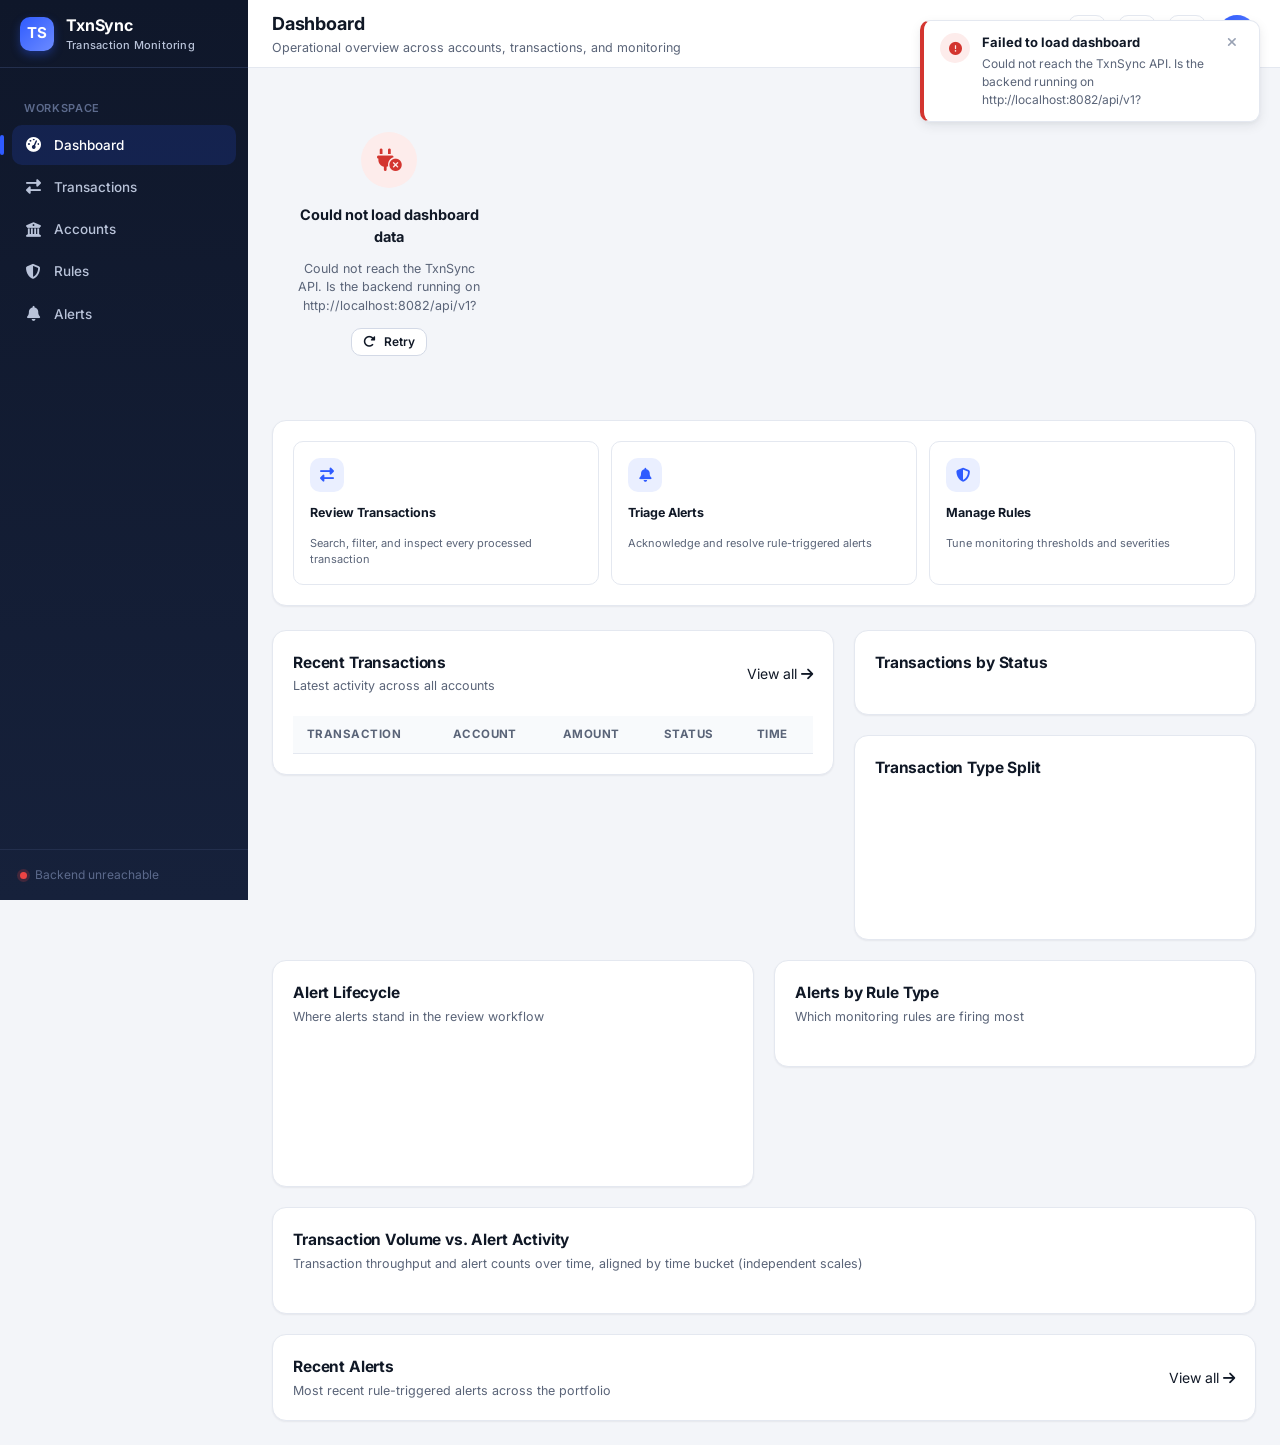
==== commit 9fd3d0ff: "Merge pull request #28 from Neueda-Learning/feature/frontend-ui Feature/frontend UI" ====
--- a/frontend/dashboard.html
+++ b/frontend/dashboard.html
@@ -3,6 +3,7 @@
 <head>
   <meta charset="UTF-8" />
   <meta name="viewport" content="width=device-width, initial-scale=1.0" />
+  <script>(function(){var d=document.documentElement;var t=localStorage.getItem('txnsync-theme')||(matchMedia('(prefers-color-scheme: dark)').matches?'dark':'light');d.setAttribute('data-theme',t);var fs=localStorage.getItem('txnsync-font-size');if(fs)d.setAttribute('data-font-size',fs);if(localStorage.getItem('txnsync-contrast')==='true')d.setAttribute('data-contrast','high');if(localStorage.getItem('txnsync-motion')==='true')d.setAttribute('data-reduced-motion','true');})();</script>
   <title>Dashboard · TxnSync</title>
   <link rel="icon" href="assets/favicon.svg" type="image/svg+xml" />
   <link rel="preconnect" href="https://fonts.googleapis.com" />
@@ -54,11 +55,11 @@
           <table class="data-table" style="min-width: 520px;">
             <thead>
               <tr>
-                <th>Transaction</th>
-                <th>Account</th>
-                <th>Amount</th>
-                <th>Status</th>
-                <th>Time</th>
+                <th scope="col">Transaction</th>
+                <th scope="col">Account</th>
+                <th scope="col">Amount</th>
+                <th scope="col">Status</th>
+                <th scope="col">Time</th>
               </tr>
             </thead>
             <tbody id="recentTxnBody"></tbody>
@@ -93,6 +94,50 @@
     </div>
   </section>
 
+  <section class="chart-grid">
+    <div class="card">
+      <div class="card-header">
+        <div class="card-header-titles">
+          <h2>Alert Lifecycle</h2>
+          <p>Where alerts stand in the review workflow</p>
+        </div>
+      </div>
+      <div class="card-body">
+        <div id="alertLifecycleKpi"></div>
+        <div class="donut-widget">
+          <svg id="alertLifecycleDonut" width="120" height="120" viewBox="0 0 120 120"></svg>
+          <div class="donut-legend" id="alertLifecycleLegend"></div>
+        </div>
+      </div>
+    </div>
+
+    <div class="card">
+      <div class="card-header">
+        <div class="card-header-titles">
+          <h2>Alerts by Rule Type</h2>
+          <p>Which monitoring rules are firing most</p>
+        </div>
+      </div>
+      <div class="card-body">
+        <div class="breakdown-list" id="ruleTypeBarChart"></div>
+      </div>
+    </div>
+  </section>
+
+  <section class="card" style="margin-bottom: var(--space-5);">
+    <div class="card-header">
+      <div class="card-header-titles">
+        <h2>Transaction Volume vs. Alert Activity</h2>
+        <p>Transaction throughput and alert counts over time, aligned by time bucket (independent scales)</p>
+      </div>
+    </div>
+    <div class="card-body">
+      <div class="ts-chart-scroll">
+        <div class="ts-chart" id="volumeAlertsChart"></div>
+      </div>
+    </div>
+  </section>
+
   <section class="card">
     <div class="card-header">
       <div class="card-header-titles">
--- a/frontend/css/style.css
+++ b/frontend/css/style.css
@@ -70,6 +70,101 @@
 
   --transition-fast: 140ms cubic-bezier(0.4, 0, 0.2, 1);
   --transition-base: 220ms cubic-bezier(0.4, 0, 0.2, 1);
+}
+
+/* ---------- Dark theme ---------- */
+:root[data-theme='dark'] {
+  --color-bg: #0b0f1a;
+  --color-surface: #131a2b;
+  --color-surface-alt: #1a2337;
+
+  --color-sidebar: #0e1327;
+  --color-sidebar-alt: #1a2242;
+  --color-sidebar-border: #2b3766;
+
+  --color-border: #253052;
+  --color-border-strong: #38456e;
+
+  --color-text-primary: #e8ecf7;
+  --color-text-secondary: #9aa5c4;
+  --color-text-muted: #6b7597;
+
+  --color-primary: #5b82ff;
+  --color-primary-hover: #7a99ff;
+  --color-primary-light: #1a2650;
+  --color-primary-dark: #c2d0ff;
+
+  --color-success: #34d399;
+  --color-success-light: #113226;
+  --color-danger: #f87171;
+  --color-danger-light: #3a1817;
+  --color-warning: #fbbf5c;
+  --color-warning-light: #3a2a0e;
+  --color-info: #4fc3f7;
+  --color-info-light: #10293a;
+  --color-neutral: #9aa5c4;
+  --color-neutral-light: #1e2740;
+
+  --shadow-xs: 0 1px 2px rgba(0, 0, 0, 0.28);
+  --shadow-sm: 0 1px 3px rgba(0, 0, 0, 0.32), 0 1px 2px rgba(0, 0, 0, 0.2);
+  --shadow-md: 0 4px 12px rgba(0, 0, 0, 0.36), 0 2px 4px rgba(0, 0, 0, 0.2);
+  --shadow-lg: 0 12px 32px rgba(0, 0, 0, 0.46), 0 4px 10px rgba(0, 0, 0, 0.26);
+}
+:root[data-theme='dark'] ::-webkit-scrollbar-thumb { background: #38456e; }
+:root[data-theme='dark'] ::-webkit-scrollbar-thumb:hover { background: #4a5987; }
+:root[data-theme='dark'] ::selection { background: var(--color-primary-light); color: var(--color-primary-dark); }
+:root[data-theme='dark'] .sidebar-overlay { background: rgba(0, 0, 0, 0.6); }
+:root[data-theme='dark'] .modal-overlay { background: rgba(0, 0, 0, 0.6); }
+:root[data-theme='dark'] .switch-track::after { background: #e8ecf7; }
+
+/* ---------- Pink theme ---------- */
+:root[data-theme='pink'] {
+  --color-bg: #fdf1f6;
+  --color-surface: #ffffff;
+  --color-surface-alt: #fff0f6;
+
+  --color-sidebar: #6b1339;
+  --color-sidebar-alt: #85184a;
+  --color-sidebar-text: #f6c9dc;
+  --color-sidebar-text-active: #ffffff;
+  --color-sidebar-border: #9d2963;
+
+  --color-border: #f6c9dc;
+  --color-border-strong: #ec9dc4;
+
+  --color-text-primary: #4a1029;
+  --color-text-secondary: #97385f;
+  --color-text-muted: #c67a9e;
+
+  --color-primary: #c026d3;
+  --color-primary-hover: #a21caf;
+  --color-primary-light: #fae8ff;
+  --color-primary-dark: #86198f;
+
+  --color-success: #12875a;
+  --color-success-light: #e7f7ef;
+  --color-danger: #d3352f;
+  --color-danger-light: #fdeceb;
+  --color-warning: #b6720b;
+  --color-warning-light: #fdf3e0;
+  --color-info: #1179a8;
+  --color-info-light: #e6f5fb;
+  --color-neutral: #8a5a72;
+  --color-neutral-light: #f7e3ed;
+
+  --shadow-xs: 0 1px 2px rgba(192, 38, 211, 0.08);
+  --shadow-sm: 0 1px 3px rgba(192, 38, 211, 0.10), 0 1px 2px rgba(192, 38, 211, 0.06);
+  --shadow-md: 0 4px 12px rgba(192, 38, 211, 0.10), 0 2px 4px rgba(192, 38, 211, 0.06);
+  --shadow-lg: 0 12px 32px rgba(192, 38, 211, 0.16), 0 4px 10px rgba(192, 38, 211, 0.08);
+}
+:root[data-theme='pink'] ::-webkit-scrollbar-thumb { background: #f3aecb; }
+:root[data-theme='pink'] ::-webkit-scrollbar-thumb:hover { background: #ec8ab8; }
+:root[data-theme='pink'] ::selection { background: var(--color-primary-light); color: var(--color-primary-dark); }
+:root[data-theme='pink'] .sidebar-overlay { background: rgba(131, 24, 70, 0.35); }
+:root[data-theme='pink'] .modal-overlay { background: rgba(131, 24, 70, 0.35); }
+:root[data-theme='pink'] .sidebar-brand-mark,
+:root[data-theme='pink'] .header-avatar {
+  background: linear-gradient(135deg, var(--color-primary), #f472b6);
 }
 
 /* ---------- Reset ---------- */
@@ -84,6 +179,10 @@
   background: var(--color-bg);
   -webkit-font-smoothing: antialiased;
   text-rendering: optimizeLegibility;
+  transition: background-color var(--transition-base), color var(--transition-base);
+}
+.card, .app-header {
+  transition: background-color var(--transition-base), border-color var(--transition-base), color var(--transition-base);
 }
 h1, h2, h3, h4, h5, h6 { margin: 0; font-weight: 600; letter-spacing: -0.01em; }
 p { margin: 0; }
@@ -93,6 +192,69 @@
 input, select, textarea { font-family: inherit; font-size: inherit; color: inherit; }
 img, svg { display: block; max-width: 100%; }
 ::selection { background: var(--color-primary-light); color: var(--color-primary-dark); }
+
+/* ---------- Accessibility: focus, skip link, reduced motion ---------- */
+a, button, input, select, textarea, [tabindex] { outline: none; }
+a:focus-visible, button:focus-visible, input:focus-visible, select:focus-visible,
+textarea:focus-visible, [tabindex]:focus-visible, .sidebar-link:focus-visible, th.sortable:focus-visible {
+  outline: 2px solid var(--color-primary);
+  outline-offset: 2px;
+  border-radius: var(--radius-sm);
+}
+
+.skip-link {
+  position: fixed;
+  top: -48px;
+  left: var(--space-4);
+  z-index: 100;
+  background: var(--color-primary);
+  color: #fff;
+  padding: 10px 16px;
+  border-radius: var(--radius-sm);
+  font-size: 13px;
+  font-weight: 600;
+  transition: top var(--transition-fast);
+}
+.skip-link:focus {
+  top: var(--space-4);
+  outline: 2px solid #fff;
+  outline-offset: 2px;
+}
+
+@media (prefers-reduced-motion: reduce) {
+  *, *::before, *::after {
+    animation-duration: 0.001ms !important;
+    animation-iteration-count: 1 !important;
+    transition-duration: 0.001ms !important;
+    scroll-behavior: auto !important;
+  }
+}
+:root[data-reduced-motion='true'] *, :root[data-reduced-motion='true'] *::before, :root[data-reduced-motion='true'] *::after {
+  animation-duration: 0.001ms !important;
+  animation-iteration-count: 1 !important;
+  transition-duration: 0.001ms !important;
+  scroll-behavior: auto !important;
+}
+
+/* ---------- Accessibility: high contrast ---------- */
+:root[data-contrast='high'] {
+  --color-border: var(--color-border-strong);
+  --color-text-secondary: var(--color-text-primary);
+  --color-text-muted: var(--color-text-secondary);
+}
+:root[data-contrast='high'] .card,
+:root[data-contrast='high'] .app-header,
+:root[data-contrast='high'] .header-icon-btn,
+:root[data-contrast='high'] .form-control {
+  border-width: 2px;
+}
+:root[data-contrast='high'] .sidebar-link.active { outline: 2px solid #fff; outline-offset: -2px; }
+
+/* ---------- Accessibility: font scaling ---------- */
+/* `zoom` (not `font-size`) is used so layout, icons, and spacing scale together
+   rather than just text — most of this codebase sizes with fixed px, not rem. */
+:root[data-font-size='lg'] { zoom: 1.15; }
+:root[data-font-size='xl'] { zoom: 1.3; }
 
 /* Scrollbars */
 ::-webkit-scrollbar { width: 9px; height: 9px; }
@@ -258,6 +420,62 @@
   border: 2px solid var(--color-surface);
 }
 
+/* Shared header dropdown popover — used by both the accessibility panel and the theme menu */
+.header-popover-menu { position: relative; }
+.header-popover[hidden] { display: none; }
+.header-popover {
+  position: absolute;
+  top: calc(100% + 8px);
+  right: 0;
+  width: 220px;
+  background: var(--color-surface);
+  border: 1px solid var(--color-border);
+  border-radius: var(--radius-md);
+  box-shadow: var(--shadow-lg);
+  padding: var(--space-4);
+  z-index: 50;
+  display: flex;
+  flex-direction: column;
+  gap: var(--space-3);
+}
+
+.a11y-panel-label { font-size: 11px; text-transform: uppercase; letter-spacing: 0.06em; font-weight: 600; color: var(--color-text-muted); }
+.a11y-seg { display: flex; border: 1px solid var(--color-border); border-radius: var(--radius-sm); overflow: hidden; }
+.a11y-seg-btn {
+  flex: 1;
+  border: none;
+  background: var(--color-surface);
+  color: var(--color-text-secondary);
+  padding: 6px 0;
+  font-size: 12px;
+  font-weight: 600;
+  border-left: 1px solid var(--color-border);
+}
+.a11y-seg-btn:first-child { border-left: none; }
+.a11y-seg-btn[aria-checked='true'] { background: var(--color-primary); color: #fff; }
+.a11y-panel-row { font-size: 13px; color: var(--color-text-primary); }
+
+.theme-panel { width: 180px; }
+.theme-option {
+  display: flex; align-items: center; gap: 10px;
+  width: 100%;
+  padding: 8px 10px;
+  border: none;
+  background: transparent;
+  border-radius: var(--radius-sm);
+  font-size: 13px; font-weight: 600;
+  color: var(--color-text-primary);
+  text-align: left;
+}
+.theme-option:hover { background: var(--color-surface-alt); }
+.theme-option[aria-checked='true'] { background: var(--color-primary-light); color: var(--color-primary); }
+.theme-swatch { width: 16px; height: 16px; border-radius: 50%; flex-shrink: 0; border: 1px solid var(--color-border); }
+.theme-swatch.light { background: linear-gradient(135deg, #ffffff 50%, #eef1f7 50%); }
+.theme-swatch.dark { background: linear-gradient(135deg, #131a2b 50%, #0b0f1a 50%); }
+.theme-swatch.pink { background: linear-gradient(135deg, #f9a8d4 50%, #c026d3 50%); }
+.theme-option .theme-check { margin-left: auto; opacity: 0; font-size: 11px; }
+.theme-option[aria-checked='true'] .theme-check { opacity: 1; }
+
 .header-avatar {
   width: 38px; height: 38px; border-radius: 50%;
   background: linear-gradient(135deg, var(--color-primary), #6c8bff);
--- a/frontend/css/dashboard.css
+++ b/frontend/css/dashboard.css
@@ -88,9 +88,78 @@
 .quick-action-btn span { font-size: 12.5px; font-weight: 700; color: var(--color-text-primary); }
 .quick-action-btn small { font-size: 11px; color: var(--color-text-secondary); font-weight: 400; }
 
+.chart-grid {
+  display: grid;
+  grid-template-columns: 1fr 1fr;
+  gap: var(--space-5);
+  align-items: start;
+  margin-bottom: var(--space-5);
+}
+
+/* KPI pill (used above the alert lifecycle donut) */
+.kpi-pill {
+  display: inline-flex; align-items: center; gap: 8px;
+  font-size: 12.5px; font-weight: 700;
+  padding: 6px 12px;
+  border-radius: var(--radius-full);
+  margin-bottom: var(--space-4);
+}
+.kpi-pill strong { font-size: 14px; }
+.kpi-pill.danger { background: var(--color-danger-light); color: var(--color-danger); }
+.kpi-pill.success { background: var(--color-success-light); color: var(--color-success); }
+
+/* Time series: two aligned small-multiple panes (own scales) sharing one time axis */
+.ts-chart-scroll { overflow-x: auto; }
+.ts-chart { min-width: 560px; }
+.ts-pane { display: flex; align-items: stretch; gap: var(--space-3); margin-bottom: var(--space-2); }
+.ts-pane-label {
+  flex-shrink: 0; width: 92px;
+  display: flex; align-items: center; gap: 6px;
+  font-size: 11.5px; font-weight: 600; color: var(--color-text-secondary);
+}
+.ts-pane-label .dot { width: 8px; height: 8px; border-radius: 50%; flex-shrink: 0; }
+.ts-bars { flex: 1; display: flex; align-items: flex-end; gap: 3px; height: 64px; }
+.ts-bar {
+  flex: 1;
+  min-width: 4px;
+  background: var(--color-primary);
+  border-radius: 4px 4px 0 0;
+  min-height: 2px;
+  transition: opacity var(--transition-fast);
+  cursor: pointer;
+}
+.ts-bar:hover { opacity: 0.72; }
+.ts-bar.alert { background: var(--color-danger); }
+.ts-axis { display: flex; gap: 3px; margin-left: calc(92px + var(--space-3)); }
+.ts-axis span {
+  flex: 1; min-width: 4px;
+  font-size: 10.5px; color: var(--color-text-muted);
+  text-align: center;
+  white-space: nowrap;
+  overflow: hidden;
+}
+
+/* Shared hover tooltip for chart marks */
+.chart-tooltip {
+  position: fixed;
+  z-index: 200;
+  background: var(--color-text-primary);
+  color: var(--color-surface);
+  font-size: 11.5px;
+  font-weight: 600;
+  padding: 6px 10px;
+  border-radius: var(--radius-sm);
+  pointer-events: none;
+  box-shadow: var(--shadow-md);
+  display: none;
+  white-space: nowrap;
+}
+.chart-tooltip.visible { display: block; }
+
 @media (max-width: 1180px) {
   .stat-grid { grid-template-columns: repeat(2, 1fr); }
   .dashboard-grid { grid-template-columns: 1fr; }
+  .chart-grid { grid-template-columns: 1fr; }
 }
 @media (max-width: 560px) {
   .stat-grid { grid-template-columns: 1fr; }
